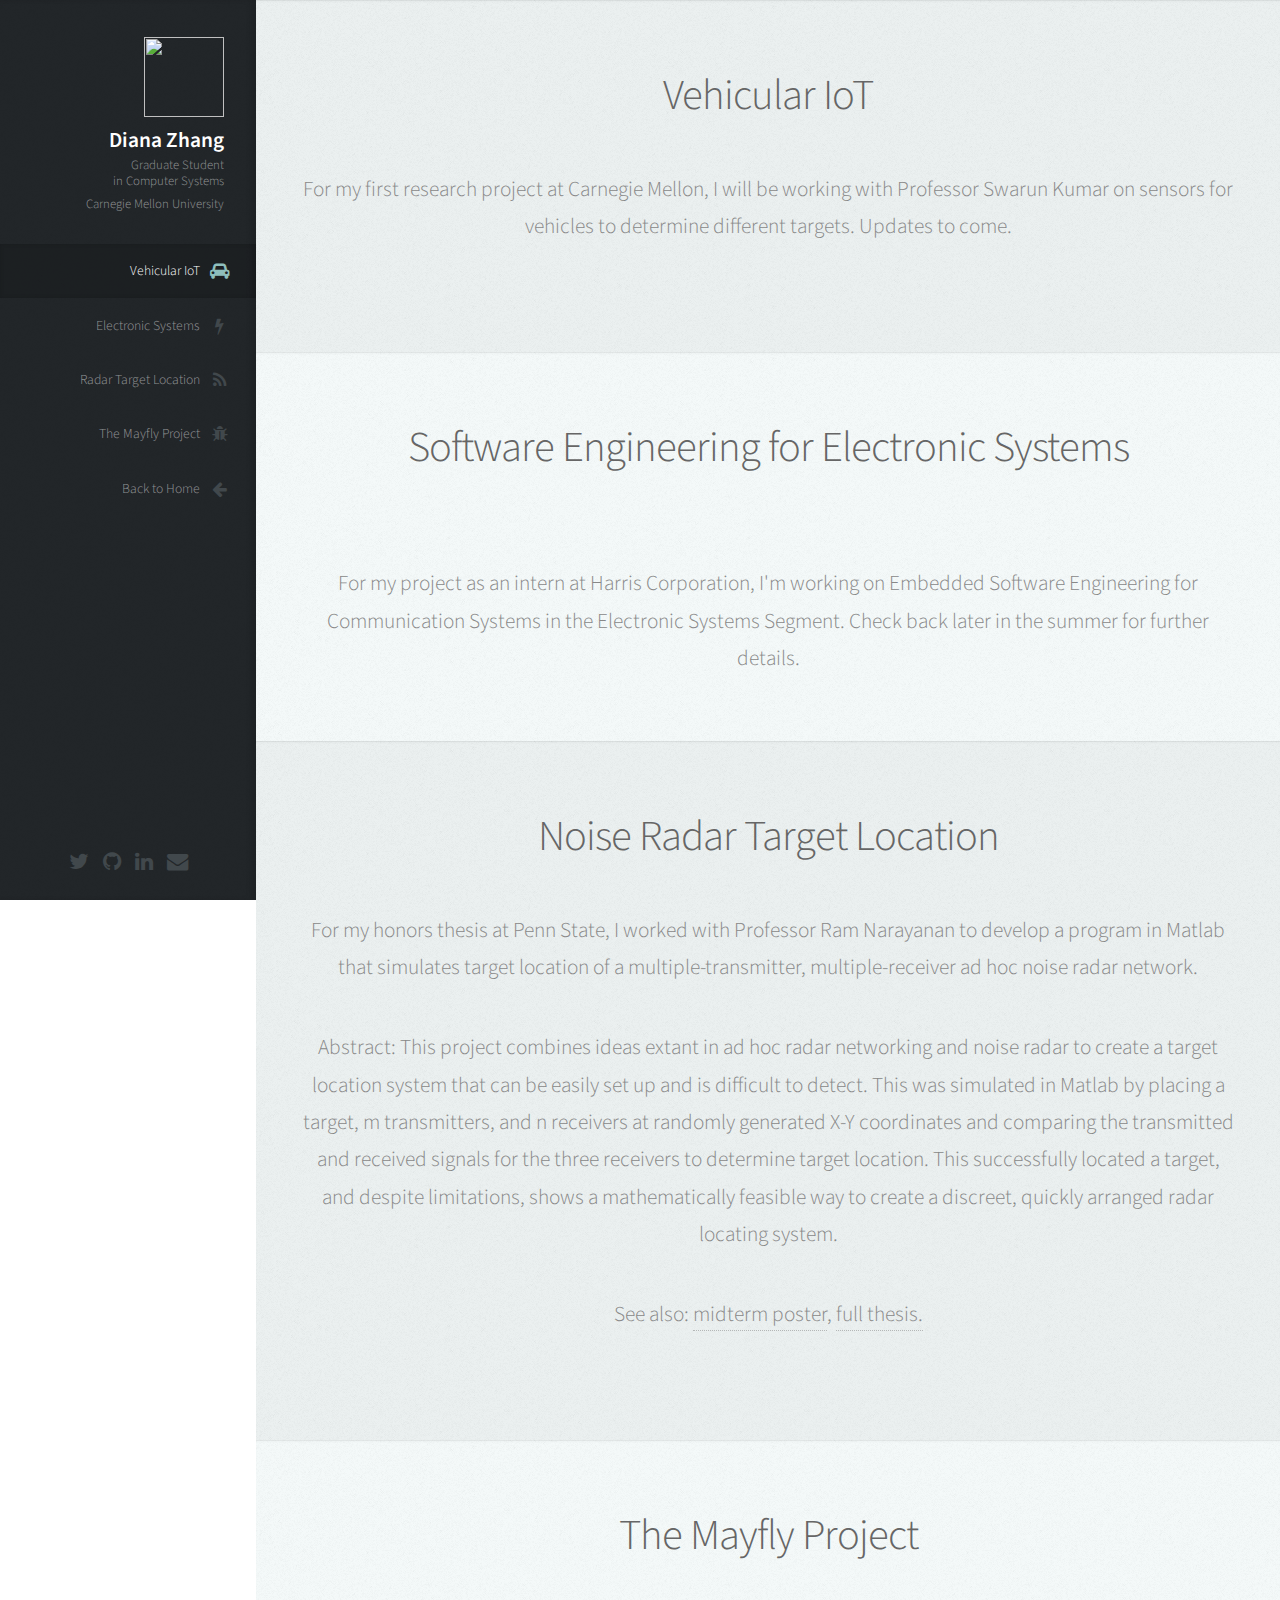
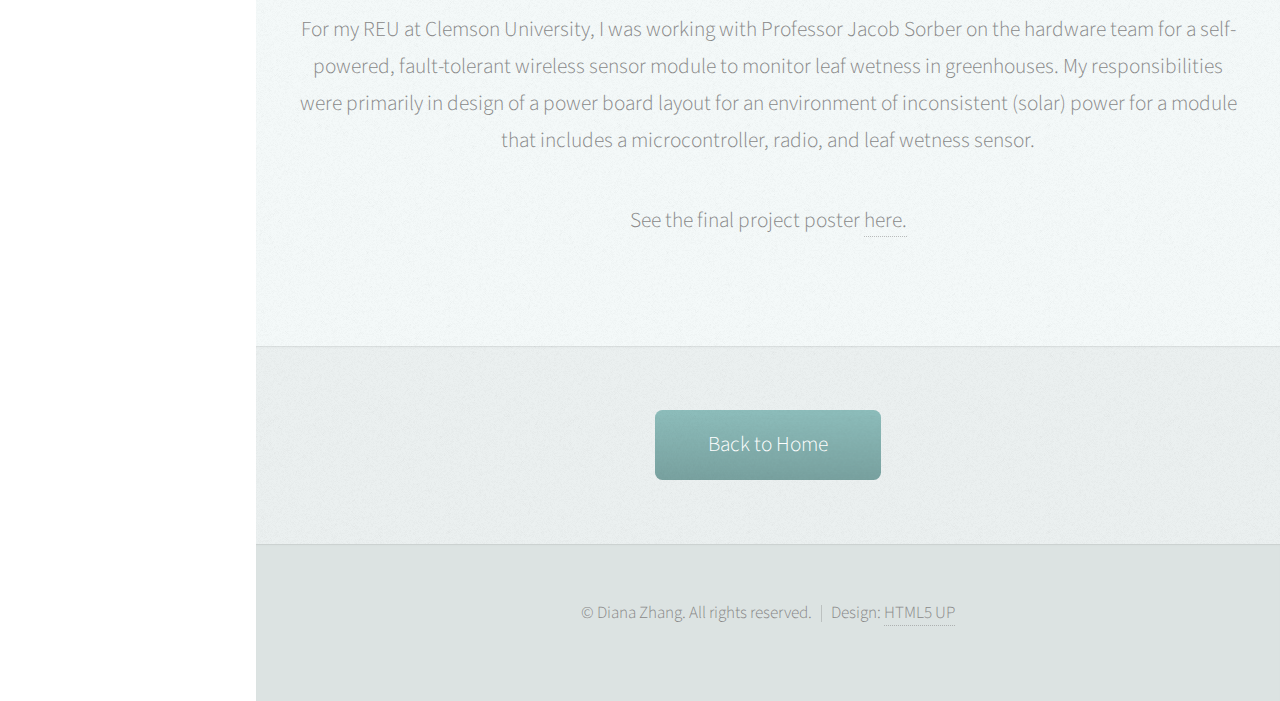
==== projects.html @ ba87bc4b "added favicon header to html files" ====
<!DOCTYPE HTML>
<!--
	Prologue by HTML5 UP
	html5up.net | @n33co
	Free for personal and commercial use under the CCA 3.0 license (html5up.net/license)
-->
<html>
	<head>
		<title>Diana Zhang</title>
		<meta charset="utf-8" />
		<meta name="viewport" content="width=device-width, initial-scale=1" />
		<!--[if lte IE 8]><script src="assets/js/ie/html5shiv.js"></script><![endif]-->
		<link rel="stylesheet" href="assets/css/main.css" />
        <link rel='shortcut icon' href='favicon.ico' type='image/x-icon'/ >
		<!--[if lte IE 8]><link rel="stylesheet" href="assets/css/ie8.css" /><![endif]-->
		<!--[if lte IE 9]><link rel="stylesheet" href="assets/css/ie9.css" /><![endif]-->
	</head>
	<body>

		<!-- Header -->
			<div id="header">

				<div class="top">

					<!-- Logo -->
						<div id="logo">
							<span class="image avatar80"><img src="https://dl.dropboxusercontent.com/s/f0fou4e1k6vtm6d/      
                                avatar.png?dl=0" alt="" /></span>
							<h1 id="title">Diana Zhang</h1>
							<p>Graduate Student<br>in Computer Systems</p>
                            <p>Carnegie Mellon University</p>
						</div>

					<!-- Nav -->
						<nav id="nav">
							<!--

								Prologue's nav expects links in one of two formats:

								1. Hash link (scrolls to a different section within the page)

								   <li><a href="#foobar" id="foobar-link" class="icon fa-whatever-icon-you-want skel-layers-ignoreHref"><span class="label">Foobar</span></a></li>

								2. Standard link (sends the user to another page/site)

								   <li><a href="http://foobar.tld" id="foobar-link" class="icon fa-whatever-icon-you-want"><span class="label">Foobar</span></a></li>

							-->
							<ul>
								<li><a href="#VehicularIoT" id="VehicularIoT-link" class="skel-layers-ignoreHref">
                                    <span class="icon fa-automobile">Vehicular IoT</span></a></li>
								<li><a href="#ElecSystems" id="ElecSystems-link" class="skel-layers-ignoreHref">
                                    <span class="icon fa-bolt">Electronic Systems</span></a></li>
								<li><a href="#Radar" id="Radar-link" class="skel-layers-ignoreHref">
                                    <span class="icon fa-feed">Radar Target Location</span></a></li>
								<li><a href="#Mayfly" id="Mayfly-link" class="skel-layers-ignoreHref">
                                    <span class="icon fa-bug">The Mayfly Project</span></a></li>
								<li><a href="index.html#" id="contact-link" class="skel-layers-ignoreHref">
                                    <span class="icon fa-arrow-left">Back to Home</span></a></li>
							</ul>
						</nav>

				</div>

				<div class="bottom">

					<!-- Social Icons -->
						<ul class="icons">
							<li><a href="https://twitter.com/zhangnette" class="icon fa-twitter">
                                <span class="label">Twitter</span></a></li>
							<li><a href="https://github.com/d95zhang" class="icon fa-github">
                                <span class="label">Github</span></a></li>
                            <li><a href="https://www.linkedin.com/in/diana-zhang-32b23068" class="icon fa-linkedin">
                                <span class="label">LinkedIn</span></a></li>
							<li><a href="mailto:diana@dianazhang.net" class="icon fa-envelope">
                                <span class="label">Email</span></a></li>
						</ul>

				</div>

			</div>

		<!-- Main -->
			<div id="main">

				<!-- VehicularIoT -->
                <section id="VehicularIoT" class="three">
						<div class="container">

							<header>
								<h2>Vehicular IoT</h2>
							</header>

                            <!---a class="image featured" for full-sized image--->
							<img src="https://dl.dropboxusercontent.com/s/acq4bq9bpv6w75b/luxury-black-car.jpg?dl=0" alt="" 
                                width = "50%" align="right" style="PADDING-LEFT: 25px" style="PADDING-BOTTOM: 25px"/>

							<p>For my first research project at Carnegie Mellon, I will be working with Professor Swarun Kumar
                                on sensors for vehicles to determine different targets. Updates to come.</p>

						</div>
					</section>
				<!-- Electronic Systems -->
					<section id="ElecSystems" class="two">
						<div class="container">

							<header>
								<h2>Software Engineering for Electronic Systems</h2>
							</header>

							<img class="image featured" src="https://dl.dropboxusercontent.com/s/0jbxux5ge0t4c4t/computer-
                            electronics.jpg?dl=0" alt=""/>

                            For my project as an intern at Harris Corporation, I'm working on Embedded Software Engineering for 
                            Communication Systems in the Electronic Systems Segment. Check back later in the summer for further details.

						</div>
					</section>

				<!-- Radar -->
					<section id="Radar" class="three">
						<div class="container">

							<header>
								<h2>Noise Radar Target Location</h2>
							</header>

                            <img src="https://dl.dropboxusercontent.com/s/670x7xo3cf5ruzh/MIMO.PNG?dl=0" alt="" align = "left"
                                width = "50%" style="PADDING-RIGHT: 25px" style="PADDING-BOTTOM: 25px"/>

							<p>For my honors thesis at Penn State, I worked with Professor Ram Narayanan to develop a program 
                                in Matlab that simulates target location of a multiple-transmitter, multiple-receiver ad hoc
                                noise radar network. </p>

                            <p>Abstract: This project combines ideas extant in ad hoc radar networking and noise radar to create a 
                                target location system that can be easily set up and is difficult to detect. This was simulated in 
                                Matlab by placing a target, m transmitters, and n receivers at randomly generated X-Y coordinates and 
                                comparing the transmitted and received signals for the three receivers to determine target location. 
                                This successfully located a target, and despite limitations, shows a mathematically feasible way to 
                                create a discreet, quickly arranged radar locating system. </p>

                            <p>See also: <a href ="MidPoster.pdf"> midterm poster</a>, 
                                <a href ="https://honors.libraries.psu.edu/catalog/28761">full thesis.</a> </p>

						</div>
					</section>

                <!--- The Mayfly Project --->
					<section id="Mayfly" class="two">
						<div class="container">

							<header>
								<h2>The Mayfly Project</h2>
							</header>

							<img src="https://dl.dropboxusercontent.com/s/jh57dhvp9ydpqen/MayflyBoard.png?dl=0" alt="" 
                                width = "50%" align="right" style="PADDING-LEFT: 25px" style="PADDING-BOTTOM: 25px"/>
                            <p>For my REU at Clemson University, I was working with Professor Jacob Sorber on the
                            hardware team for a self-powered, fault-tolerant wireless sensor module to monitor
                            leaf wetness in greenhouses. My responsibilities were primarily in design of a power board layout
                            for an environment of inconsistent (solar) power for a module that includes a microcontroller,
                            radio, and leaf wetness sensor. </p>

                            <p> See the final project poster <a href = "MayflyHardwarePoster.pdf"> here. </a></p>

						</div>
					</section>

				<!-- Back to Home -->
					<section id="BackToHome" class="three">
						<div class="container">

                            <a href="index.html#" class="button scrolly">Back to Home</a>

						</div>
					</section>

			</div>

		<!-- Footer -->
			<div id="footer">
				<!-- Copyright -->
					<ul class="copyright">
						<li>&copy; Diana Zhang. All rights reserved.</li><li>Design: <a href="http://html5up.net">HTML5 UP</a></li>
					</ul>

			</div>

		<!-- Scripts -->
			<script src="assets/js/jquery.min.js"></script>
			<script src="assets/js/jquery.scrolly.min.js"></script>
			<script src="assets/js/jquery.scrollzer.min.js"></script>
			<script src="assets/js/skel.min.js"></script>
			<script src="assets/js/util.js"></script>
			<!--[if lte IE 8]><script src="assets/js/ie/respond.min.js"></script><![endif]-->
			<script src="assets/js/main.js"></script>

	</body>
</html>
---- assets/css/main.css ----
@import url("font-awesome.min.css");
@import url("http://fonts.googleapis.com/css?family=Source+Sans+Pro:300,300italic,400,600");

/*
	Prologue by HTML5 UP
	html5up.net | @n33co
	Free for personal and commercial use under the CCA 3.0 license (html5up.net/license)
*/

/* Reset */

	html, body, div, span, applet, object, iframe, h1, h2, h3, h4, h5, h6, p, blockquote, pre, a, abbr, acronym, address, big, cite, code, del, dfn, em, img, ins, kbd, q, s, samp, small, strike, strong, sub, sup, tt, var, b, u, i, center, dl, dt, dd, ol, ul, li, fieldset, form, label, legend, table, caption, tbody, tfoot, thead, tr, th, td, article, aside, canvas, details, embed, figure, figcaption, footer, header, hgroup, menu, nav, output, ruby, section, summary, time, mark, audio, video {
		margin: 0;
		padding: 0;
		border: 0;
		font-size: 100%;
		font: inherit;
		vertical-align: baseline;
	}

	article, aside, details, figcaption, figure, footer, header, hgroup, menu, nav, section {
		display: block;
	}

	body {
		line-height: 1;
	}

	ol, ul {
		list-style: none;
	}

	blockquote, q {
		quotes: none;
	}

	blockquote:before, blockquote:after, q:before, q:after {
		content: '';
		content: none;
	}

	table {
		border-collapse: collapse;
		border-spacing: 0;
	}

	body {
		-webkit-text-size-adjust: none;
	}

/* Box Model */

	*, *:before, *:after {
		-moz-box-sizing: border-box;
		-webkit-box-sizing: border-box;
		box-sizing: border-box;
	}

/* Containers */

	.container {
		margin-left: auto;
		margin-right: auto;
	}

	.container.\31 25\25 {
		width: 100%;
		max-width: 1750px;
		min-width: 1400px;
	}

	.container.\37 5\25 {
		width: 1050px;
	}

	.container.\35 0\25 {
		width: 700px;
	}

	.container.\32 5\25 {
		width: 350px;
	}

	.container {
		width: 1400px;
	}

	@media screen and (min-width: 961px) and (max-width: 1880px) {

		.container.\31 25\25 {
			width: 100%;
			max-width: 1500px;
			min-width: 1200px;
		}

		.container.\37 5\25 {
			width: 900px;
		}

		.container.\35 0\25 {
			width: 600px;
		}

		.container.\32 5\25 {
			width: 300px;
		}

		.container {
			width: 1200px;
		}

	}

	@media screen and (min-width: 961px) and (max-width: 1620px) {

		.container.\31 25\25 {
			width: 100%;
			max-width: 1200px;
			min-width: 960px;
		}

		.container.\37 5\25 {
			width: 720px;
		}

		.container.\35 0\25 {
			width: 480px;
		}

		.container.\32 5\25 {
			width: 240px;
		}

		.container {
			width: 960px;
		}

	}

	@media screen and (min-width: 961px) and (max-width: 1320px) {

		.container.\31 25\25 {
			width: 100%;
			max-width: 125%;
			min-width: 100%;
		}

		.container.\37 5\25 {
			width: 75%;
		}

		.container.\35 0\25 {
			width: 50%;
		}

		.container.\32 5\25 {
			width: 25%;
		}

		.container {
			width: 100%;
		}

	}

	@media screen and (max-width: 960px) {

		.container.\31 25\25 {
			width: 100%;
			max-width: 125%;
			min-width: 100%;
		}

		.container.\37 5\25 {
			width: 75%;
		}

		.container.\35 0\25 {
			width: 50%;
		}

		.container.\32 5\25 {
			width: 25%;
		}

		.container {
			width: 100%;
		}

	}

	@media screen and (max-width: 736px) {

		.container.\31 25\25 {
			width: 100%;
			max-width: 125%;
			min-width: 100%;
		}

		.container.\37 5\25 {
			width: 75%;
		}

		.container.\35 0\25 {
			width: 50%;
		}

		.container.\32 5\25 {
			width: 25%;
		}

		.container {
			width: 100% !important;
		}

	}

/* Grid */

	.row {
		border-bottom: solid 1px transparent;
		-moz-box-sizing: border-box;
		-webkit-box-sizing: border-box;
		box-sizing: border-box;
	}

	.row > * {
		float: left;
		-moz-box-sizing: border-box;
		-webkit-box-sizing: border-box;
		box-sizing: border-box;
	}

	.row:after, .row:before {
		content: '';
		display: block;
		clear: both;
		height: 0;
	}

	.row.uniform > * > :first-child {
		margin-top: 0;
	}

	.row.uniform > * > :last-child {
		margin-bottom: 0;
	}

	.row.\30 \25 > * {
		padding: 0px 0 0 0px;
	}

	.row.\30 \25 {
		margin: 0px 0 -1px 0px;
	}

	.row.uniform.\30 \25 > * {
		padding: 0px 0 0 0px;
	}

	.row.uniform.\30 \25 {
		margin: 0px 0 -1px 0px;
	}

	.row > * {
		padding: 40px 0 0 40px;
	}

	.row {
		margin: -40px 0 -1px -40px;
	}

	.row.uniform > * {
		padding: 40px 0 0 40px;
	}

	.row.uniform {
		margin: -40px 0 -1px -40px;
	}

	.row.\32 00\25 > * {
		padding: 80px 0 0 80px;
	}

	.row.\32 00\25 {
		margin: -80px 0 -1px -80px;
	}

	.row.uniform.\32 00\25 > * {
		padding: 80px 0 0 80px;
	}

	.row.uniform.\32 00\25 {
		margin: -80px 0 -1px -80px;
	}

	.row.\31 50\25 > * {
		padding: 60px 0 0 60px;
	}

	.row.\31 50\25 {
		margin: -60px 0 -1px -60px;
	}

	.row.uniform.\31 50\25 > * {
		padding: 60px 0 0 60px;
	}

	.row.uniform.\31 50\25 {
		margin: -60px 0 -1px -60px;
	}

	.row.\35 0\25 > * {
		padding: 20px 0 0 20px;
	}

	.row.\35 0\25 {
		margin: -20px 0 -1px -20px;
	}

	.row.uniform.\35 0\25 > * {
		padding: 20px 0 0 20px;
	}

	.row.uniform.\35 0\25 {
		margin: -20px 0 -1px -20px;
	}

	.row.\32 5\25 > * {
		padding: 10px 0 0 10px;
	}

	.row.\32 5\25 {
		margin: -10px 0 -1px -10px;
	}

	.row.uniform.\32 5\25 > * {
		padding: 10px 0 0 10px;
	}

	.row.uniform.\32 5\25 {
		margin: -10px 0 -1px -10px;
	}

	.\31 2u, .\31 2u\24 {
		width: 100%;
		clear: none;
		margin-left: 0;
	}

	.\31 1u, .\31 1u\24 {
		width: 91.6666666667%;
		clear: none;
		margin-left: 0;
	}

	.\31 0u, .\31 0u\24 {
		width: 83.3333333333%;
		clear: none;
		margin-left: 0;
	}

	.\39 u, .\39 u\24 {
		width: 75%;
		clear: none;
		margin-left: 0;
	}

	.\38 u, .\38 u\24 {
		width: 66.6666666667%;
		clear: none;
		margin-left: 0;
	}

	.\37 u, .\37 u\24 {
		width: 58.3333333333%;
		clear: none;
		margin-left: 0;
	}

	.\36 u, .\36 u\24 {
		width: 50%;
		clear: none;
		margin-left: 0;
	}

	.\35 u, .\35 u\24 {
		width: 41.6666666667%;
		clear: none;
		margin-left: 0;
	}

	.\34 u, .\34 u\24 {
		width: 33.3333333333%;
		clear: none;
		margin-left: 0;
	}

	.\33 u, .\33 u\24 {
		width: 25%;
		clear: none;
		margin-left: 0;
	}

	.\32 u, .\32 u\24 {
		width: 16.6666666667%;
		clear: none;
		margin-left: 0;
	}

	.\31 u, .\31 u\24 {
		width: 8.3333333333%;
		clear: none;
		margin-left: 0;
	}

	.\31 2u\24 + *,
	.\31 1u\24 + *,
	.\31 0u\24 + *,
	.\39 u\24 + *,
	.\38 u\24 + *,
	.\37 u\24 + *,
	.\36 u\24 + *,
	.\35 u\24 + *,
	.\34 u\24 + *,
	.\33 u\24 + *,
	.\32 u\24 + *,
	.\31 u\24 + * {
		clear: left;
	}

	.\-11u {
		margin-left: 91.66667%;
	}

	.\-10u {
		margin-left: 83.33333%;
	}

	.\-9u {
		margin-left: 75%;
	}

	.\-8u {
		margin-left: 66.66667%;
	}

	.\-7u {
		margin-left: 58.33333%;
	}

	.\-6u {
		margin-left: 50%;
	}

	.\-5u {
		margin-left: 41.66667%;
	}

	.\-4u {
		margin-left: 33.33333%;
	}

	.\-3u {
		margin-left: 25%;
	}

	.\-2u {
		margin-left: 16.66667%;
	}

	.\-1u {
		margin-left: 8.33333%;
	}

	@media screen and (min-width: 961px) and (max-width: 1880px) {

		.row > * {
			padding: 40px 0 0 40px;
		}

		.row {
			margin: -40px 0 -1px -40px;
		}

		.row.uniform > * {
			padding: 40px 0 0 40px;
		}

		.row.uniform {
			margin: -40px 0 -1px -40px;
		}

		.row.\32 00\25 > * {
			padding: 80px 0 0 80px;
		}

		.row.\32 00\25 {
			margin: -80px 0 -1px -80px;
		}

		.row.uniform.\32 00\25 > * {
			padding: 80px 0 0 80px;
		}

		.row.uniform.\32 00\25 {
			margin: -80px 0 -1px -80px;
		}

		.row.\31 50\25 > * {
			padding: 60px 0 0 60px;
		}

		.row.\31 50\25 {
			margin: -60px 0 -1px -60px;
		}

		.row.uniform.\31 50\25 > * {
			padding: 60px 0 0 60px;
		}

		.row.uniform.\31 50\25 {
			margin: -60px 0 -1px -60px;
		}

		.row.\35 0\25 > * {
			padding: 20px 0 0 20px;
		}

		.row.\35 0\25 {
			margin: -20px 0 -1px -20px;
		}

		.row.uniform.\35 0\25 > * {
			padding: 20px 0 0 20px;
		}

		.row.uniform.\35 0\25 {
			margin: -20px 0 -1px -20px;
		}

		.row.\32 5\25 > * {
			padding: 10px 0 0 10px;
		}

		.row.\32 5\25 {
			margin: -10px 0 -1px -10px;
		}

		.row.uniform.\32 5\25 > * {
			padding: 10px 0 0 10px;
		}

		.row.uniform.\32 5\25 {
			margin: -10px 0 -1px -10px;
		}

		.\31 2u\28wide\29, .\31 2u\24\28wide\29 {
			width: 100%;
			clear: none;
			margin-left: 0;
		}

		.\31 1u\28wide\29, .\31 1u\24\28wide\29 {
			width: 91.6666666667%;
			clear: none;
			margin-left: 0;
		}

		.\31 0u\28wide\29, .\31 0u\24\28wide\29 {
			width: 83.3333333333%;
			clear: none;
			margin-left: 0;
		}

		.\39 u\28wide\29, .\39 u\24\28wide\29 {
			width: 75%;
			clear: none;
			margin-left: 0;
		}

		.\38 u\28wide\29, .\38 u\24\28wide\29 {
			width: 66.6666666667%;
			clear: none;
			margin-left: 0;
		}

		.\37 u\28wide\29, .\37 u\24\28wide\29 {
			width: 58.3333333333%;
			clear: none;
			margin-left: 0;
		}

		.\36 u\28wide\29, .\36 u\24\28wide\29 {
			width: 50%;
			clear: none;
			margin-left: 0;
		}

		.\35 u\28wide\29, .\35 u\24\28wide\29 {
			width: 41.6666666667%;
			clear: none;
			margin-left: 0;
		}

		.\34 u\28wide\29, .\34 u\24\28wide\29 {
			width: 33.3333333333%;
			clear: none;
			margin-left: 0;
		}

		.\33 u\28wide\29, .\33 u\24\28wide\29 {
			width: 25%;
			clear: none;
			margin-left: 0;
		}

		.\32 u\28wide\29, .\32 u\24\28wide\29 {
			width: 16.6666666667%;
			clear: none;
			margin-left: 0;
		}

		.\31 u\28wide\29, .\31 u\24\28wide\29 {
			width: 8.3333333333%;
			clear: none;
			margin-left: 0;
		}

		.\31 2u\24\28wide\29 + *,
		.\31 1u\24\28wide\29 + *,
		.\31 0u\24\28wide\29 + *,
		.\39 u\24\28wide\29 + *,
		.\38 u\24\28wide\29 + *,
		.\37 u\24\28wide\29 + *,
		.\36 u\24\28wide\29 + *,
		.\35 u\24\28wide\29 + *,
		.\34 u\24\28wide\29 + *,
		.\33 u\24\28wide\29 + *,
		.\32 u\24\28wide\29 + *,
		.\31 u\24\28wide\29 + * {
			clear: left;
		}

		.\-11u\28wide\29 {
			margin-left: 91.66667%;
		}

		.\-10u\28wide\29 {
			margin-left: 83.33333%;
		}

		.\-9u\28wide\29 {
			margin-left: 75%;
		}

		.\-8u\28wide\29 {
			margin-left: 66.66667%;
		}

		.\-7u\28wide\29 {
			margin-left: 58.33333%;
		}

		.\-6u\28wide\29 {
			margin-left: 50%;
		}

		.\-5u\28wide\29 {
			margin-left: 41.66667%;
		}

		.\-4u\28wide\29 {
			margin-left: 33.33333%;
		}

		.\-3u\28wide\29 {
			margin-left: 25%;
		}

		.\-2u\28wide\29 {
			margin-left: 16.66667%;
		}

		.\-1u\28wide\29 {
			margin-left: 8.33333%;
		}

	}

	@media screen and (min-width: 961px) and (max-width: 1620px) {

		.row > * {
			padding: 40px 0 0 40px;
		}

		.row {
			margin: -40px 0 -1px -40px;
		}

		.row.uniform > * {
			padding: 40px 0 0 40px;
		}

		.row.uniform {
			margin: -40px 0 -1px -40px;
		}

		.row.\32 00\25 > * {
			padding: 80px 0 0 80px;
		}

		.row.\32 00\25 {
			margin: -80px 0 -1px -80px;
		}

		.row.uniform.\32 00\25 > * {
			padding: 80px 0 0 80px;
		}

		.row.uniform.\32 00\25 {
			margin: -80px 0 -1px -80px;
		}

		.row.\31 50\25 > * {
			padding: 60px 0 0 60px;
		}

		.row.\31 50\25 {
			margin: -60px 0 -1px -60px;
		}

		.row.uniform.\31 50\25 > * {
			padding: 60px 0 0 60px;
		}

		.row.uniform.\31 50\25 {
			margin: -60px 0 -1px -60px;
		}

		.row.\35 0\25 > * {
			padding: 20px 0 0 20px;
		}

		.row.\35 0\25 {
			margin: -20px 0 -1px -20px;
		}

		.row.uniform.\35 0\25 > * {
			padding: 20px 0 0 20px;
		}

		.row.uniform.\35 0\25 {
			margin: -20px 0 -1px -20px;
		}

		.row.\32 5\25 > * {
			padding: 10px 0 0 10px;
		}

		.row.\32 5\25 {
			margin: -10px 0 -1px -10px;
		}

		.row.uniform.\32 5\25 > * {
			padding: 10px 0 0 10px;
		}

		.row.uniform.\32 5\25 {
			margin: -10px 0 -1px -10px;
		}

		.\31 2u\28normal\29, .\31 2u\24\28normal\29 {
			width: 100%;
			clear: none;
			margin-left: 0;
		}

		.\31 1u\28normal\29, .\31 1u\24\28normal\29 {
			width: 91.6666666667%;
			clear: none;
			margin-left: 0;
		}

		.\31 0u\28normal\29, .\31 0u\24\28normal\29 {
			width: 83.3333333333%;
			clear: none;
			margin-left: 0;
		}

		.\39 u\28normal\29, .\39 u\24\28normal\29 {
			width: 75%;
			clear: none;
			margin-left: 0;
		}

		.\38 u\28normal\29, .\38 u\24\28normal\29 {
			width: 66.6666666667%;
			clear: none;
			margin-left: 0;
		}

		.\37 u\28normal\29, .\37 u\24\28normal\29 {
			width: 58.3333333333%;
			clear: none;
			margin-left: 0;
		}

		.\36 u\28normal\29, .\36 u\24\28normal\29 {
			width: 50%;
			clear: none;
			margin-left: 0;
		}

		.\35 u\28normal\29, .\35 u\24\28normal\29 {
			width: 41.6666666667%;
			clear: none;
			margin-left: 0;
		}

		.\34 u\28normal\29, .\34 u\24\28normal\29 {
			width: 33.3333333333%;
			clear: none;
			margin-left: 0;
		}

		.\33 u\28normal\29, .\33 u\24\28normal\29 {
			width: 25%;
			clear: none;
			margin-left: 0;
		}

		.\32 u\28normal\29, .\32 u\24\28normal\29 {
			width: 16.6666666667%;
			clear: none;
			margin-left: 0;
		}

		.\31 u\28normal\29, .\31 u\24\28normal\29 {
			width: 8.3333333333%;
			clear: none;
			margin-left: 0;
		}

		.\31 2u\24\28normal\29 + *,
		.\31 1u\24\28normal\29 + *,
		.\31 0u\24\28normal\29 + *,
		.\39 u\24\28normal\29 + *,
		.\38 u\24\28normal\29 + *,
		.\37 u\24\28normal\29 + *,
		.\36 u\24\28normal\29 + *,
		.\35 u\24\28normal\29 + *,
		.\34 u\24\28normal\29 + *,
		.\33 u\24\28normal\29 + *,
		.\32 u\24\28normal\29 + *,
		.\31 u\24\28normal\29 + * {
			clear: left;
		}

		.\-11u\28normal\29 {
			margin-left: 91.66667%;
		}

		.\-10u\28normal\29 {
			margin-left: 83.33333%;
		}

		.\-9u\28normal\29 {
			margin-left: 75%;
		}

		.\-8u\28normal\29 {
			margin-left: 66.66667%;
		}

		.\-7u\28normal\29 {
			margin-left: 58.33333%;
		}

		.\-6u\28normal\29 {
			margin-left: 50%;
		}

		.\-5u\28normal\29 {
			margin-left: 41.66667%;
		}

		.\-4u\28normal\29 {
			margin-left: 33.33333%;
		}

		.\-3u\28normal\29 {
			margin-left: 25%;
		}

		.\-2u\28normal\29 {
			margin-left: 16.66667%;
		}

		.\-1u\28normal\29 {
			margin-left: 8.33333%;
		}

	}

	@media screen and (min-width: 961px) and (max-width: 1320px) {

		.row > * {
			padding: 20px 0 0 20px;
		}

		.row {
			margin: -20px 0 -1px -20px;
		}

		.row.uniform > * {
			padding: 20px 0 0 20px;
		}

		.row.uniform {
			margin: -20px 0 -1px -20px;
		}

		.row.\32 00\25 > * {
			padding: 40px 0 0 40px;
		}

		.row.\32 00\25 {
			margin: -40px 0 -1px -40px;
		}

		.row.uniform.\32 00\25 > * {
			padding: 40px 0 0 40px;
		}

		.row.uniform.\32 00\25 {
			margin: -40px 0 -1px -40px;
		}

		.row.\31 50\25 > * {
			padding: 30px 0 0 30px;
		}

		.row.\31 50\25 {
			margin: -30px 0 -1px -30px;
		}

		.row.uniform.\31 50\25 > * {
			padding: 30px 0 0 30px;
		}

		.row.uniform.\31 50\25 {
			margin: -30px 0 -1px -30px;
		}

		.row.\35 0\25 > * {
			padding: 10px 0 0 10px;
		}

		.row.\35 0\25 {
			margin: -10px 0 -1px -10px;
		}

		.row.uniform.\35 0\25 > * {
			padding: 10px 0 0 10px;
		}

		.row.uniform.\35 0\25 {
			margin: -10px 0 -1px -10px;
		}

		.row.\32 5\25 > * {
			padding: 5px 0 0 5px;
		}

		.row.\32 5\25 {
			margin: -5px 0 -1px -5px;
		}

		.row.uniform.\32 5\25 > * {
			padding: 5px 0 0 5px;
		}

		.row.uniform.\32 5\25 {
			margin: -5px 0 -1px -5px;
		}

		.\31 2u\28narrow\29, .\31 2u\24\28narrow\29 {
			width: 100%;
			clear: none;
			margin-left: 0;
		}

		.\31 1u\28narrow\29, .\31 1u\24\28narrow\29 {
			width: 91.6666666667%;
			clear: none;
			margin-left: 0;
		}

		.\31 0u\28narrow\29, .\31 0u\24\28narrow\29 {
			width: 83.3333333333%;
			clear: none;
			margin-left: 0;
		}

		.\39 u\28narrow\29, .\39 u\24\28narrow\29 {
			width: 75%;
			clear: none;
			margin-left: 0;
		}

		.\38 u\28narrow\29, .\38 u\24\28narrow\29 {
			width: 66.6666666667%;
			clear: none;
			margin-left: 0;
		}

		.\37 u\28narrow\29, .\37 u\24\28narrow\29 {
			width: 58.3333333333%;
			clear: none;
			margin-left: 0;
		}

		.\36 u\28narrow\29, .\36 u\24\28narrow\29 {
			width: 50%;
			clear: none;
			margin-left: 0;
		}

		.\35 u\28narrow\29, .\35 u\24\28narrow\29 {
			width: 41.6666666667%;
			clear: none;
			margin-left: 0;
		}

		.\34 u\28narrow\29, .\34 u\24\28narrow\29 {
			width: 33.3333333333%;
			clear: none;
			margin-left: 0;
		}

		.\33 u\28narrow\29, .\33 u\24\28narrow\29 {
			width: 25%;
			clear: none;
			margin-left: 0;
		}

		.\32 u\28narrow\29, .\32 u\24\28narrow\29 {
			width: 16.6666666667%;
			clear: none;
			margin-left: 0;
		}

		.\31 u\28narrow\29, .\31 u\24\28narrow\29 {
			width: 8.3333333333%;
			clear: none;
			margin-left: 0;
		}

		.\31 2u\24\28narrow\29 + *,
		.\31 1u\24\28narrow\29 + *,
		.\31 0u\24\28narrow\29 + *,
		.\39 u\24\28narrow\29 + *,
		.\38 u\24\28narrow\29 + *,
		.\37 u\24\28narrow\29 + *,
		.\36 u\24\28narrow\29 + *,
		.\35 u\24\28narrow\29 + *,
		.\34 u\24\28narrow\29 + *,
		.\33 u\24\28narrow\29 + *,
		.\32 u\24\28narrow\29 + *,
		.\31 u\24\28narrow\29 + * {
			clear: left;
		}

		.\-11u\28narrow\29 {
			margin-left: 91.66667%;
		}

		.\-10u\28narrow\29 {
			margin-left: 83.33333%;
		}

		.\-9u\28narrow\29 {
			margin-left: 75%;
		}

		.\-8u\28narrow\29 {
			margin-left: 66.66667%;
		}

		.\-7u\28narrow\29 {
			margin-left: 58.33333%;
		}

		.\-6u\28narrow\29 {
			margin-left: 50%;
		}

		.\-5u\28narrow\29 {
			margin-left: 41.66667%;
		}

		.\-4u\28narrow\29 {
			margin-left: 33.33333%;
		}

		.\-3u\28narrow\29 {
			margin-left: 25%;
		}

		.\-2u\28narrow\29 {
			margin-left: 16.66667%;
		}

		.\-1u\28narrow\29 {
			margin-left: 8.33333%;
		}

	}

	@media screen and (max-width: 960px) {

		.row > * {
			padding: 20px 0 0 20px;
		}

		.row {
			margin: -20px 0 -1px -20px;
		}

		.row.uniform > * {
			padding: 20px 0 0 20px;
		}

		.row.uniform {
			margin: -20px 0 -1px -20px;
		}

		.row.\32 00\25 > * {
			padding: 40px 0 0 40px;
		}

		.row.\32 00\25 {
			margin: -40px 0 -1px -40px;
		}

		.row.uniform.\32 00\25 > * {
			padding: 40px 0 0 40px;
		}

		.row.uniform.\32 00\25 {
			margin: -40px 0 -1px -40px;
		}

		.row.\31 50\25 > * {
			padding: 30px 0 0 30px;
		}

		.row.\31 50\25 {
			margin: -30px 0 -1px -30px;
		}

		.row.uniform.\31 50\25 > * {
			padding: 30px 0 0 30px;
		}

		.row.uniform.\31 50\25 {
			margin: -30px 0 -1px -30px;
		}

		.row.\35 0\25 > * {
			padding: 10px 0 0 10px;
		}

		.row.\35 0\25 {
			margin: -10px 0 -1px -10px;
		}

		.row.uniform.\35 0\25 > * {
			padding: 10px 0 0 10px;
		}

		.row.uniform.\35 0\25 {
			margin: -10px 0 -1px -10px;
		}

		.row.\32 5\25 > * {
			padding: 5px 0 0 5px;
		}

		.row.\32 5\25 {
			margin: -5px 0 -1px -5px;
		}

		.row.uniform.\32 5\25 > * {
			padding: 5px 0 0 5px;
		}

		.row.uniform.\32 5\25 {
			margin: -5px 0 -1px -5px;
		}

		.\31 2u\28narrower\29, .\31 2u\24\28narrower\29 {
			width: 100%;
			clear: none;
			margin-left: 0;
		}

		.\31 1u\28narrower\29, .\31 1u\24\28narrower\29 {
			width: 91.6666666667%;
			clear: none;
			margin-left: 0;
		}

		.\31 0u\28narrower\29, .\31 0u\24\28narrower\29 {
			width: 83.3333333333%;
			clear: none;
			margin-left: 0;
		}

		.\39 u\28narrower\29, .\39 u\24\28narrower\29 {
			width: 75%;
			clear: none;
			margin-left: 0;
		}

		.\38 u\28narrower\29, .\38 u\24\28narrower\29 {
			width: 66.6666666667%;
			clear: none;
			margin-left: 0;
		}

		.\37 u\28narrower\29, .\37 u\24\28narrower\29 {
			width: 58.3333333333%;
			clear: none;
			margin-left: 0;
		}

		.\36 u\28narrower\29, .\36 u\24\28narrower\29 {
			width: 50%;
			clear: none;
			margin-left: 0;
		}

		.\35 u\28narrower\29, .\35 u\24\28narrower\29 {
			width: 41.6666666667%;
			clear: none;
			margin-left: 0;
		}

		.\34 u\28narrower\29, .\34 u\24\28narrower\29 {
			width: 33.3333333333%;
			clear: none;
			margin-left: 0;
		}

		.\33 u\28narrower\29, .\33 u\24\28narrower\29 {
			width: 25%;
			clear: none;
			margin-left: 0;
		}

		.\32 u\28narrower\29, .\32 u\24\28narrower\29 {
			width: 16.6666666667%;
			clear: none;
			margin-left: 0;
		}

		.\31 u\28narrower\29, .\31 u\24\28narrower\29 {
			width: 8.3333333333%;
			clear: none;
			margin-left: 0;
		}

		.\31 2u\24\28narrower\29 + *,
		.\31 1u\24\28narrower\29 + *,
		.\31 0u\24\28narrower\29 + *,
		.\39 u\24\28narrower\29 + *,
		.\38 u\24\28narrower\29 + *,
		.\37 u\24\28narrower\29 + *,
		.\36 u\24\28narrower\29 + *,
		.\35 u\24\28narrower\29 + *,
		.\34 u\24\28narrower\29 + *,
		.\33 u\24\28narrower\29 + *,
		.\32 u\24\28narrower\29 + *,
		.\31 u\24\28narrower\29 + * {
			clear: left;
		}

		.\-11u\28narrower\29 {
			margin-left: 91.66667%;
		}

		.\-10u\28narrower\29 {
			margin-left: 83.33333%;
		}

		.\-9u\28narrower\29 {
			margin-left: 75%;
		}

		.\-8u\28narrower\29 {
			margin-left: 66.66667%;
		}

		.\-7u\28narrower\29 {
			margin-left: 58.33333%;
		}

		.\-6u\28narrower\29 {
			margin-left: 50%;
		}

		.\-5u\28narrower\29 {
			margin-left: 41.66667%;
		}

		.\-4u\28narrower\29 {
			margin-left: 33.33333%;
		}

		.\-3u\28narrower\29 {
			margin-left: 25%;
		}

		.\-2u\28narrower\29 {
			margin-left: 16.66667%;
		}

		.\-1u\28narrower\29 {
			margin-left: 8.33333%;
		}

	}

	@media screen and (max-width: 736px) {

		.row > * {
			padding: 20px 0 0 20px;
		}

		.row {
			margin: -20px 0 -1px -20px;
		}

		.row.uniform > * {
			padding: 20px 0 0 20px;
		}

		.row.uniform {
			margin: -20px 0 -1px -20px;
		}

		.row.\32 00\25 > * {
			padding: 40px 0 0 40px;
		}

		.row.\32 00\25 {
			margin: -40px 0 -1px -40px;
		}

		.row.uniform.\32 00\25 > * {
			padding: 40px 0 0 40px;
		}

		.row.uniform.\32 00\25 {
			margin: -40px 0 -1px -40px;
		}

		.row.\31 50\25 > * {
			padding: 30px 0 0 30px;
		}

		.row.\31 50\25 {
			margin: -30px 0 -1px -30px;
		}

		.row.uniform.\31 50\25 > * {
			padding: 30px 0 0 30px;
		}

		.row.uniform.\31 50\25 {
			margin: -30px 0 -1px -30px;
		}

		.row.\35 0\25 > * {
			padding: 10px 0 0 10px;
		}

		.row.\35 0\25 {
			margin: -10px 0 -1px -10px;
		}

		.row.uniform.\35 0\25 > * {
			padding: 10px 0 0 10px;
		}

		.row.uniform.\35 0\25 {
			margin: -10px 0 -1px -10px;
		}

		.row.\32 5\25 > * {
			padding: 5px 0 0 5px;
		}

		.row.\32 5\25 {
			margin: -5px 0 -1px -5px;
		}

		.row.uniform.\32 5\25 > * {
			padding: 5px 0 0 5px;
		}

		.row.uniform.\32 5\25 {
			margin: -5px 0 -1px -5px;
		}

		.\31 2u\28mobile\29, .\31 2u\24\28mobile\29 {
			width: 100%;
			clear: none;
			margin-left: 0;
		}

		.\31 1u\28mobile\29, .\31 1u\24\28mobile\29 {
			width: 91.6666666667%;
			clear: none;
			margin-left: 0;
		}

		.\31 0u\28mobile\29, .\31 0u\24\28mobile\29 {
			width: 83.3333333333%;
			clear: none;
			margin-left: 0;
		}

		.\39 u\28mobile\29, .\39 u\24\28mobile\29 {
			width: 75%;
			clear: none;
			margin-left: 0;
		}

		.\38 u\28mobile\29, .\38 u\24\28mobile\29 {
			width: 66.6666666667%;
			clear: none;
			margin-left: 0;
		}

		.\37 u\28mobile\29, .\37 u\24\28mobile\29 {
			width: 58.3333333333%;
			clear: none;
			margin-left: 0;
		}

		.\36 u\28mobile\29, .\36 u\24\28mobile\29 {
			width: 50%;
			clear: none;
			margin-left: 0;
		}

		.\35 u\28mobile\29, .\35 u\24\28mobile\29 {
			width: 41.6666666667%;
			clear: none;
			margin-left: 0;
		}

		.\34 u\28mobile\29, .\34 u\24\28mobile\29 {
			width: 33.3333333333%;
			clear: none;
			margin-left: 0;
		}

		.\33 u\28mobile\29, .\33 u\24\28mobile\29 {
			width: 25%;
			clear: none;
			margin-left: 0;
		}

		.\32 u\28mobile\29, .\32 u\24\28mobile\29 {
			width: 16.6666666667%;
			clear: none;
			margin-left: 0;
		}

		.\31 u\28mobile\29, .\31 u\24\28mobile\29 {
			width: 8.3333333333%;
			clear: none;
			margin-left: 0;
		}

		.\31 2u\24\28mobile\29 + *,
		.\31 1u\24\28mobile\29 + *,
		.\31 0u\24\28mobile\29 + *,
		.\39 u\24\28mobile\29 + *,
		.\38 u\24\28mobile\29 + *,
		.\37 u\24\28mobile\29 + *,
		.\36 u\24\28mobile\29 + *,
		.\35 u\24\28mobile\29 + *,
		.\34 u\24\28mobile\29 + *,
		.\33 u\24\28mobile\29 + *,
		.\32 u\24\28mobile\29 + *,
		.\31 u\24\28mobile\29 + * {
			clear: left;
		}

		.\-11u\28mobile\29 {
			margin-left: 91.66667%;
		}

		.\-10u\28mobile\29 {
			margin-left: 83.33333%;
		}

		.\-9u\28mobile\29 {
			margin-left: 75%;
		}

		.\-8u\28mobile\29 {
			margin-left: 66.66667%;
		}

		.\-7u\28mobile\29 {
			margin-left: 58.33333%;
		}

		.\-6u\28mobile\29 {
			margin-left: 50%;
		}

		.\-5u\28mobile\29 {
			margin-left: 41.66667%;
		}

		.\-4u\28mobile\29 {
			margin-left: 33.33333%;
		}

		.\-3u\28mobile\29 {
			margin-left: 25%;
		}

		.\-2u\28mobile\29 {
			margin-left: 16.66667%;
		}

		.\-1u\28mobile\29 {
			margin-left: 8.33333%;
		}

	}

/* Basic */

	body {
		background: #fff;
		font-family: 'Source Sans Pro', sans-serif;
		font-size: 19pt;
		font-weight: 300;
		line-height: 1.75em;
		color: #888;
	}

		body.is-loading * {
			-moz-transition: none !important;
			-webkit-transition: none !important;
			-ms-transition: none !important;
			transition: none !important;
			-moz-animation: none !important;
			-webkit-animation: none !important;
			-ms-animation: none !important;
			animation: none !important;
		}

	input, textarea, select {
		font-family: 'Source Sans Pro', sans-serif;
		font-size: 19pt;
		font-weight: 300;
		line-height: 1.75em;
		color: #888;
	}

	h1, h2, h3, h4, h5, h6 {
		font-weight: 300;
		color: #666;
		line-height: 1.5em;
	}

	h1 a, h2 a, h3 a, h4 a, h5 a, h6 a {
		color: inherit;
		text-decoration: none;
	}

		h1 a strong, h2 a strong, h3 a strong, h4 a strong, h5 a strong, h6 a strong {
			color: #333;
		}

	h2 {
		font-size: 2em;
		letter-spacing: -1px;
	}

		h2.alt {
			color: #888;
		}

			h2.alt strong {
				color: #666;
			}

	h3 {
		font-size: 1.5em;
	}

	header {
		margin: 0 0 2em 0;
	}

		header > p {
			margin: 1em 0 0 0;
		}

	footer {
		margin: 2em 0 0 0;
	}

	strong, b {
		font-weight: 300;
		color: #666;
	}

	em, i {
		font-style: italic;
	}

	a {
		text-decoration: none;
		color: inherit;
		border-bottom: dotted 1px rgba(128, 128, 128, 0.5);
		-moz-transition: color 0.35s ease-in-out, border-bottom-color 0.35s ease-in-out;
		-webkit-transition: color 0.35s ease-in-out, border-bottom-color 0.35s ease-in-out;
		-ms-transition: color 0.35s ease-in-out, border-bottom-color 0.35s ease-in-out;
		transition: color 0.35s ease-in-out, border-bottom-color 0.35s ease-in-out;
		outline: 0;
	}

		a:hover {
			color: #8ebebc;
			border-bottom-color: rgba(255, 255, 255, 0);
		}

	sub {
		position: relative;
		top: 0.5em;
		font-size: 0.8em;
	}

	sup {
		position: relative;
		top: -0.5em;
		font-size: 0.8em;
	}

	hr {
		border: 0;
		border-top: solid 1px #ddd;
	}

	blockquote {
		border-left: solid 0.5em #ddd;
		padding: 1em 0 1em 2em;
		font-style: italic;
	}

	p, ul, ol, dl, table {
		margin-bottom: 2em;
	}

	br.clear {
		clear: both;
	}

/* Sections/Article */

	section, article {
		margin-bottom: 3em;
	}

		section > :last-child,
		section > .container, section:last-child, article > :last-child,
		article > .container, article:last-child {
			margin-bottom: 0;
		}

		.row > section, .row > article {
			margin-bottom: 0;
		}

/* Image */

	.image {
		display: inline-block;
		border: 0;
	}

		.image img {
			display: block;
			width: 100%;
		}

		.image.avatar80 {
			width: 80px;
			height: 80px;
			background: rgba(255,255,255,0);
		}

			.image.avatar80 img {
				width: 80px;
				height: 80px;
			}

		.image.fit {
			display: block;
			width: 100%;
		}

		.image.featured {
			display: block;
			width: 100%;
			margin: 0 0 2em 0;
		}

		.image.left {
			float: left;
			margin: 0 2em 2em 0;
		}

		.image.centered {
			display: block;
			margin: 0 0 2em 0;
		}

			.image.centered img {
				margin: 0 auto;
				width: auto;
			}

/* List */

	ul.default {
		list-style: disc;
		padding-left: 1em;
	}

		ul.default li {
			padding-left: 0.5em;
		}

	ul.icons {
		cursor: default;
	}

		ul.icons li {
			display: inline-block;
		}

		ul.icons a {
			display: inline-block;
			width: 2em;
			height: 2em;
			line-height: 2em;
			text-align: center;
			border: 0;
		}

	ol.default {
		list-style: decimal;
		padding-left: 1.25em;
	}

		ol.default li {
			padding-left: 0.25em;
		}

/* Form */

	form label {
		display: block;
		text-align: left;
		margin-bottom: 0.5em;
	}

	form input[type="text"],
	form input[type="email"],
	form input[type="password"],
	form select,
	form textarea {
		position: relative;
		-webkit-appearance: none;
		display: block;
		border: 0;
		outline: 0;
		background: #fff;
		background: rgba(255, 255, 255, 0.75);
		width: 100%;
		border-radius: 0.35em;
		padding: 0.75em 1em 0.75em 1em;
		box-shadow: inset 0 0.1em 0.1em 0 rgba(0, 0, 0, 0.05);
		border: solid 1px rgba(0, 0, 0, 0.15);
		-moz-transition: all 0.35s ease-in-out;
		-webkit-transition: all 0.35s ease-in-out;
		-ms-transition: all 0.35s ease-in-out;
		transition: all 0.35s ease-in-out;
	}

		form input[type="text"]:focus,
		form input[type="email"]:focus,
		form input[type="password"]:focus,
		form select:focus,
		form textarea:focus {
			box-shadow: 0 0 2px 1px #8ebebc;
			background: #fff;
		}

	form input[type="text"],
	form input[type="email"],
	form input[type="password"],
	form select {
		line-height: 1.25em;
	}

	form textarea {
		min-height: 14em;
	}

	form .formerize-placeholder {
		color: #555 !important;
	}

	form ::-webkit-input-placeholder {
		color: #555 !important;
	}

	form :-moz-placeholder {
		color: #555 !important;
	}

	form ::-moz-placeholder {
		color: #555 !important;
	}

	form :-ms-input-placeholder {
		color: #555 !important;
	}

	form ::-moz-focus-inner {
		border: 0;
	}

/* Table */

	table {
		width: 100%;
	}

		table.default {
			width: 100%;
			text-align: left;
		}

			table.default tbody tr:nth-child(2n+2) {
				background: #f4f4f4;
			}

			table.default td {
				padding: 0.5em 1em 0.5em 1em;
			}

			table.default th {
				text-align: left;
				padding: 0.5em 1em 0.5em 1em;
				color: #fff;
				background: #222729 url("images/overlay.png");
			}

			table.default thead {
				background: #444;
				color: #fff;
			}

			table.default tfoot {
				background: #eee;
			}

/* Button */

	input[type="button"],
	input[type="submit"],
	input[type="reset"],
	button,
	.button {
		position: relative;
		display: inline-block;
		border-radius: 0.35em;
		color: #fff !important;
		text-decoration: none;
		padding: 0.75em 2.5em 0.75em 2.5em;
		background-color: #8ebebc;
		border: 0;
		cursor: pointer;
		background-image: -moz-linear-gradient(top, rgba(0, 0, 0, 0), rgba(0, 0, 0, 0.15)), url("images/overlay.png");
		background-image: -webkit-linear-gradient(top, rgba(0, 0, 0, 0), rgba(0, 0, 0, 0.15)), url("images/overlay.png");
		background-image: -ms-linear-gradient(top, rgba(0, 0, 0, 0), rgba(0, 0, 0, 0.15)), url("images/overlay.png");
		background-image: linear-gradient(top, rgba(0, 0, 0, 0), rgba(0, 0, 0, 0.15)), url("images/overlay.png");
		-moz-transition: background-color 0.35s ease-in-out;
		-webkit-transition: background-color 0.35s ease-in-out;
		-ms-transition: background-color 0.35s ease-in-out;
		transition: background-color 0.35s ease-in-out;
	}

		input[type="button"]:hover,
		input[type="submit"]:hover,
		input[type="reset"]:hover,
		button:hover,
		.button:hover {
			background-color: #9ececc;
		}

		input[type="button"]:active,
		input[type="submit"]:active,
		input[type="reset"]:active,
		button:active,
		.button:active {
			background-color: #7eaeac;
		}

/* Item */

	.item {
		box-shadow: 0 0.05em 0.15em 0 rgba(0, 0, 0, 0.05);
		margin-bottom: 40px;
	}

		.item header {
			background: #fff;
			margin: 0;
			padding: 1em 0 1em 0;
			font-size: 0.8em;
		}

			.item header h3 {
				font-size: 1em;
			}

/* Icons */

	.icon {
		text-decoration: none;
	}

		.icon:before {
			display: inline-block;
			font-family: FontAwesome;
			font-size: 1.25em;
			text-decoration: none;
			font-style: normal;
			font-weight: normal;
			line-height: 1;
			-webkit-font-smoothing: antialiased;
			-moz-osx-font-smoothing: grayscale;
		}

		.icon > .label {
			display: none;
		}

/* Header */

	#header {
		position: fixed;
		top: 0;
		left: 0;
		width: 375px;
		height: 100%;
		color: #fff;
		background: #222629 url("images/overlay.png");
		box-shadow: inset -0.25em 0 0.25em 0 rgba(0, 0, 0, 0.1);
		text-align: right;
	}

		#header .top {
			position: absolute;
			left: 0;
			top: 0;
			width: 100%;
		}

		#header .bottom {
			position: absolute;
			left: 0;
			bottom: 0;
			width: 100%;
		}

		#header .icons {
			font-size: 0.8em;
			margin: 0 0 1em 0;
			text-align: center;
		}

			#header .icons a {
				color: #41484c;
				-moz-transition: color 0.35s ease-in-out;
				-webkit-transition: color 0.35s ease-in-out;
				-ms-transition: color 0.35s ease-in-out;
				transition: color 0.35s ease-in-out;
			}

				#header .icons a:hover {
					color: #fff;
				}

	#logo {
		position: relative;
		margin: 1.75em 1.5em 1.5em 1.5em;
		min-height: 48px;
		cursor: default;
	}

		#logo h1 {
			position: relative;
			color: #fff;
			font-weight: 600;
			font-size: 1em;
			line-height: 1em;
		}

		#logo p {
			position: relative;
			display: block;
			font-size: 0.6em;
			color: rgba(255, 255, 255, 0.5);
			line-height: 1.25em;
			margin: 0.5em 0 0 0;
		}

		#logo .image {
			position: absolute;
			left: 0;
			top: 0;
		}

	#nav ul li a {
		display: block;
		padding: 0.5em 1.5em 0.5em 1.5em;
		color: rgba(255, 255, 255, 0.5);
		text-decoration: none;
		outline: 0;
		border: 0;
		-moz-transition: none;
		-webkit-transition: none;
		-ms-transition: none;
		transition: none;
	}

		#nav ul li a span {
			position: relative;
			display: block;
			font-size: 0.8em;
		}

			#nav ul li a span:before {
				position: absolute;
				left: 0;
				color: #41484c;
				text-align: center;
				width: 1.25em;
				line-height: 1.75em;
			}

		#nav ul li a.active {
			background: rgba(0, 0, 0, 0.15);
			box-shadow: inset 0 0 0.25em 0 rgba(0, 0, 0, 0.125);
			color: #fff;
		}

			#nav ul li a.active span:before {
				color: #8ebebc;
			}

/* Footer */

	#footer {
		margin-left: 375px;
		text-align: center;
		background-color: #dce3e2;
		padding: 3em 0 4em 0;
		box-shadow: inset 0 1px 0 0 rgba(0, 0, 0, 0.05), inset 0 0.1em 0.1em 0 rgba(0, 0, 0, 0.025);
		font-size: 0.8em;
	}

		#footer .copyright {
			cursor: default;
			margin: 0;
		}

			#footer .copyright li {
				display: inline-block;
				line-height: 1em;
				border-left: solid 1px rgba(128, 128, 128, 0.35);
				padding: 0 0 0 0.5em;
				margin: 0 0 0 0.5em;
			}

				#footer .copyright li:first-child {
					border-left: 0;
					padding-left: 0;
					margin-left: 0;
				}

/* Main */

	#main {
		margin-left: 375px;
	}

		#main > section {
			margin: 0;
			overflow: hidden;
			padding: 4em 0;
			box-shadow: inset 0 1px 0 0 rgba(0, 0, 0, 0.05), inset 0 0.1em 0.1em 0 rgba(0, 0, 0, 0.025);
			text-align: center;
			background-image: url("images/overlay.png");
		}

			#main > section.dark {
				color: #ddd;
				color: rgba(255, 255, 255, 0.75);
			}

				#main > section.dark h2, #main > section.dark h3, #main > section.dark h4, #main > section.dark h5, #main > section.dark h6 {
					color: inherit;
				}

				#main > section.dark strong {
					color: #fff;
					border-color: inherit;
				}

				#main > section.dark a {
					color: #fff;
					border-color: inherit;
				}

					#main > section.dark a:hover {
						border-bottom-color: rgba(255, 255, 255, 0);
					}

			#main > section.cover {
				padding: 6em 0;
				background-size: cover;
				background-position: center center;
			}

			#main > section.one {
				background-color: #81918E;
				background-image: url("../../images/banner.jpg");
			}

			#main > section.two {
				background-color: #f5fafa;
			}

			#main > section.three {
				background-color: #ecf1f1;
			}

			#main > section.four {
				background-color: #e8edec;
			}

/* Wide */

	@media screen and (min-width: 961px) and (max-width: 1880px) {

		/* Basic */

			body, input, textarea, select {
				font-size: 17pt;
			}

		/* Header */

			#header {
				width: 300px;
			}

		/* Footer */

			#footer {
				margin-left: 300px;
			}

		/* Main */

			#main {
				margin-left: 300px;
			}

	}

/* Normal */

	@media screen and (min-width: 961px) and (max-width: 1620px) {

		/* Main */

			#main > section {
				padding: 3em 0;
			}

			#main section.cover {
				padding: 5em 0;
			}

	}

/* Narrow */

	@media screen and (min-width: 961px) and (max-width: 1320px) {

		/* Basic */

			body, input, textarea, select {
				font-size: 16pt;
			}

			.container {
				padding: 0 2em 0 2em;
			}

		/* List */

			ul.icons li a {
				width: 1.75em;
			}

		/* Item */

			.item {
				margin-bottom: 20px;
			}

		/* Header */

			#header {
				width: 20%;
			}

			#logo .image {
				position: relative;
				margin: 0 0 0.5em 0;
			}

			#nav ul li a {
				font-size: 0.8em;
				padding-top: 0.5em;
				padding-bottom: 0.5em;
			}

				#nav ul li a span {
					padding-right: 2.25em;
				}

					#nav ul li a span:before {
						left: 100%;
						margin-left: -1.25em;
						line-height: 2.25em;
					}

		/* Footer */

			#footer {
				margin-left: 20%;
			}

		/* Main */

			#main {
				margin-left: 20%;
			}

	}

/* Narrower */

	#headerToggle {
		display: none;
	}

	@media screen and (max-width: 960px) {

		/* Basic */

			html, body {
				overflow-x: hidden;
			}

			body, input, textarea, select {
				font-size: 16pt;
			}

			header br {
				display: none;
			}

			.container {
				padding: 0 2em 0 2em;
			}

		/* Item */

			.item {
				margin-bottom: 15px;
			}

		/* List */

			ul.icons a {
				width: 1.75em;
				font-size: 1.25em;
			}

		/* Header */

			#header {
				-moz-backface-visibility: hidden;
				-webkit-backface-visibility: hidden;
				-ms-backface-visibility: hidden;
				backface-visibility: hidden;
				-moz-transform: translateX(-275px);
				-webkit-transform: translateX(-275px);
				-ms-transform: translateX(-275px);
				transform: translateX(-275px);
				-moz-transition: -moz-transform 0.5s ease;
				-webkit-transition: -webkit-transform 0.5s ease;
				-ms-transition: -ms-transform 0.5s ease;
				transition: transform 0.5s ease;
				display: block;
				height: 100%;
				left: 0;
				overflow-y: auto;
				position: fixed;
				top: 0;
				width: 275px;
				z-index: 10002;
				width: 275px;
				background: #222729 url("images/overlay.png");
				box-shadow: inset -0.25em 0 0.25em 0 rgba(0, 0, 0, 0.125);
			}

				#header .top {
					position: relative;
				}

				#header .bottom {
					border-top: solid 1px rgba(255, 255, 255, 0.05);
					box-shadow: 0 -1px 0 0 rgba(0, 0, 0, 0.15);
					padding-top: 2em;
					margin-top: 1em;
					position: relative;
				}

			#logo {
				margin: 1.5em 1.25em 1.25em 1.25em;
			}

			#nav ul li a {
				padding: 0.5em 1.25em 0.5em 1.25em;
			}

			#headerToggle {
				-moz-backface-visibility: hidden;
				-webkit-backface-visibility: hidden;
				-ms-backface-visibility: hidden;
				backface-visibility: hidden;
				-moz-transition: -moz-transform 0.5s ease;
				-webkit-transition: -webkit-transform 0.5s ease;
				-ms-transition: -ms-transform 0.5s ease;
				transition: transform 0.5s ease;
				display: block;
				height: 2.25em;
				left: 0;
				position: fixed;
				top: 0;
				width: 3.25em;
				z-index: 10001;
			}

				#headerToggle .toggle {
					position: absolute;
					left: 0;
					top: 0;
					width: 100%;
					height: 100%;
					outline: 0;
					border: 0;
				}

					#headerToggle .toggle:before {
						font-family: FontAwesome;
						text-decoration: none;
						font-style: normal;
						font-weight: normal;
						-webkit-font-smoothing: antialiased;
						-moz-osx-font-smoothing: grayscale;
						content: '\f0c9';
						color: #fff;
						font-size: 18px;
						line-height: 2.25em;
						background: rgba(128, 136, 144, 0.5);
						border-radius: 0.35em;
						text-align: center;
						position: absolute;
						left: 0.5em;
						top: 0.5em;
						display: block;
						width: 3.25em;
						height: 2.25em;
						line-height: 2.25em;
					}

			body.header-visible #main {
				-moz-transform: translateX(275px);
				-webkit-transform: translateX(275px);
				-ms-transform: translateX(275px);
				transform: translateX(275px);
			}

			body.header-visible #headerToggle {
				-moz-transform: translateX(275px);
				-webkit-transform: translateX(275px);
				-ms-transform: translateX(275px);
				transform: translateX(275px);
			}

			body.header-visible #header {
				-moz-transform: translateX(0);
				-webkit-transform: translateX(0);
				-ms-transform: translateX(0);
				transform: translateX(0);
			}

		/* Footer */

			#footer {
				margin-left: 0;
			}

		/* Main */

			#main {
				-moz-backface-visibility: hidden;
				-webkit-backface-visibility: hidden;
				-ms-backface-visibility: hidden;
				backface-visibility: hidden;
				-moz-transition: -moz-transform 0.5s ease;
				-webkit-transition: -webkit-transform 0.5s ease;
				-ms-transition: -ms-transform 0.5s ease;
				transition: transform 0.5s ease;
				padding-bottom: 1px;
				margin-left: 0;
			}

				#main > section {
					padding: 3em 0;
				}

				#main section.cover {
					padding: 4em 0;
				}

	}

/* Mobile */

	@media screen and (max-width: 736px) {

		/* Basic */

			body, input, textarea, select {
				font-size: 14pt;
			}

			h2 {
				font-size: 1.5em;
				letter-spacing: 0;
				font-weight: 300;
			}

			.container {
				padding: 0 15px 0 15px;
			}

		/* List */

			ul.icons a {
				width: 1.75em;
				font-size: 1.5em;
			}

		/* Main */

			#main > section {
				padding: 2em 0;
			}

			#main section.cover {
				padding: 4em 0em;
			}

				#main section.cover header {
					padding: 0 1em;
				}

		/* Footer */

			#footer .copyright li {
				display: block;
				line-height: 1.25em;
				border: 0;
				padding: 0;
				margin: 1em 0 0 0;
			}

				#footer .copyright li:first-child {
					margin-top: 0;
				}

	}
---- assets/css/ie8.css ----
/*
	Prologue by HTML5 UP
	html5up.net | @n33co
	Free for personal and commercial use under the CCA 3.0 license (html5up.net/license)
*/

/* Section/Article */

	section > .last-child, section.last-child, article > .last-child, article.last-child {
		margin-bottom: 0;
	}

/* Form */

	form input[type="text"],
	form input[type="email"],
	form input[type="password"],
	form select,
	form textarea {
		-ms-behavior: url("assets/js/ie/PIE.htc");
	}

/* Button */

	input[type="button"],
	input[type="submit"],
	input[type="reset"],
	button,
	.button {
		-ms-behavior: url("assets/js/ie/PIE.htc");
	}

/* Header */

	#nav ul li a {
		color: #888;
	}

		#nav ul li a.active {
			background: #1C2022;
		}

	#headerToggle .toggle {
		background-color: #888;
	}

/* Main */

	#main > section.cover {
		background-position: auto;
		-ms-behavior: url("assets/js/ie/backgroundsize.min.htc");
	}
---- assets/css/ie9.css ----
/*
	Prologue by HTML5 UP
	html5up.net | @n33co
	Free for personal and commercial use under the CCA 3.0 license (html5up.net/license)
*/

/* Button */

	input[type="button"],
	input[type="submit"],
	input[type="reset"],
	button,
	.button {
		background-image: url("images/ie/grad0-15.svg");
	}
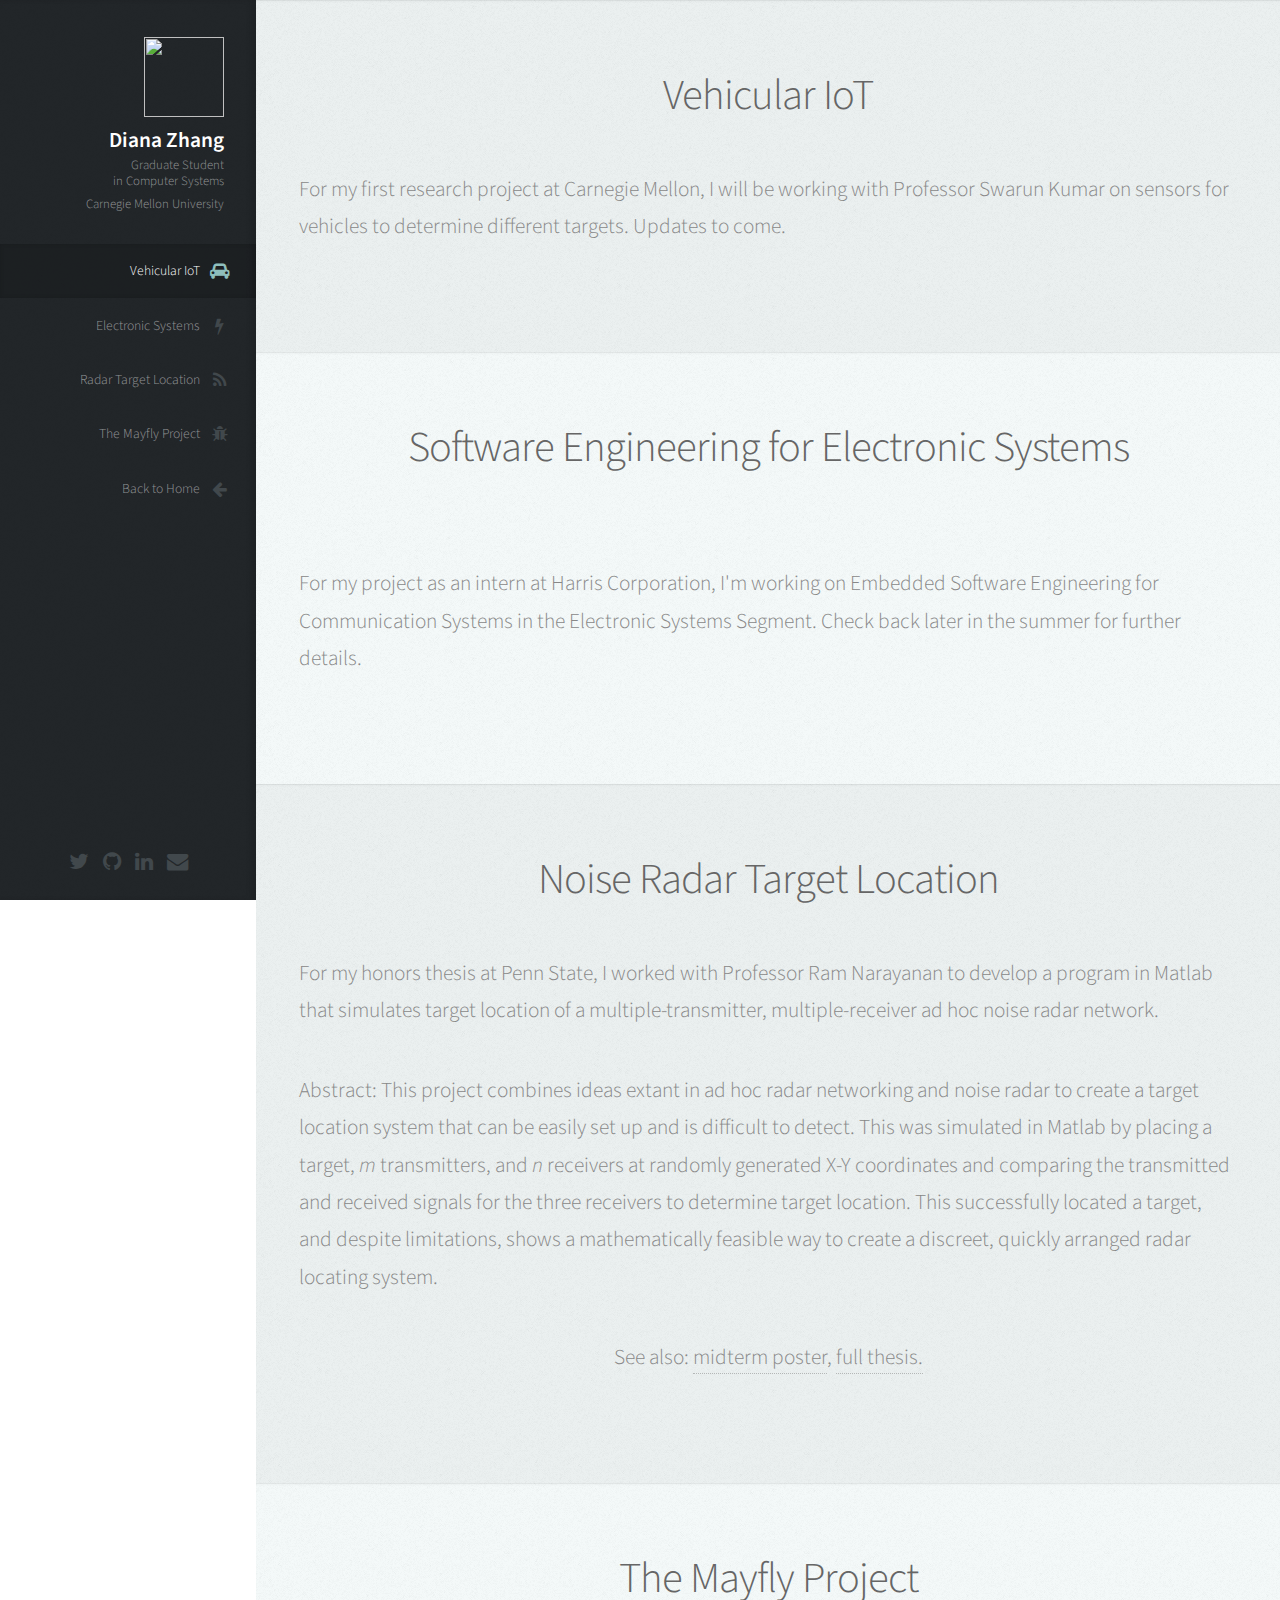
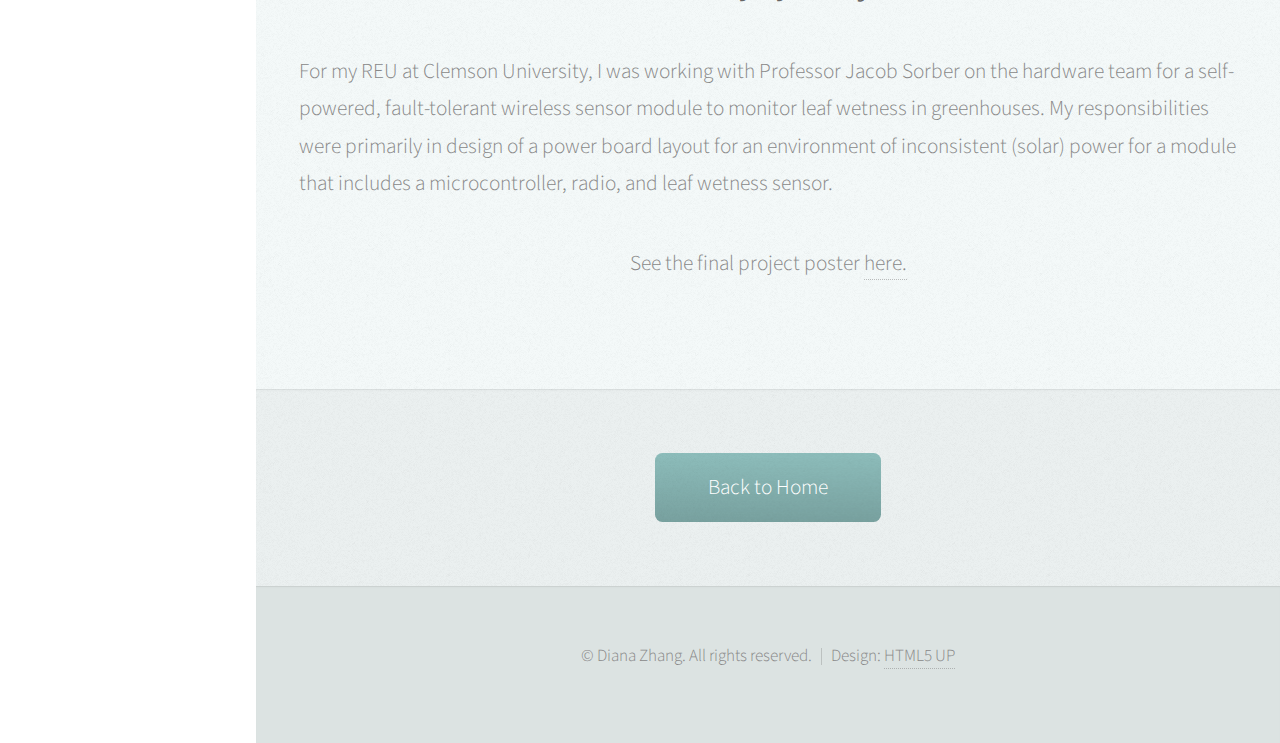
==== commit 949a5dc4: "Left-aligns, fixed project menu bug." ====
--- a/projects.html
+++ b/projects.html
@@ -93,10 +93,10 @@
 
                             <!---a class="image featured" for full-sized image--->
 							<img src="https://dl.dropboxusercontent.com/s/acq4bq9bpv6w75b/luxury-black-car.jpg?dl=0" alt="" 
-                                width = "50%" align="right" style="PADDING-LEFT: 25px" style="PADDING-BOTTOM: 25px"/>
-
-							<p>For my first research project at Carnegie Mellon, I will be working with Professor Swarun Kumar
-                                on sensors for vehicles to determine different targets. Updates to come.</p>
+                                width="50%" align="right" style="PADDING-LEFT: 25px" style="PADDING-BOTTOM: 25px"/>
+
+							<p align="left">For my first research project at Carnegie Mellon, I will be working with 
+                            Professor Swarun Kumar on sensors for vehicles to determine different targets. Updates to come.</p>
 
 						</div>
 					</section>
@@ -111,8 +111,9 @@
 							<img class="image featured" src="https://dl.dropboxusercontent.com/s/0jbxux5ge0t4c4t/computer-
                             electronics.jpg?dl=0" alt=""/>
 
-                            For my project as an intern at Harris Corporation, I'm working on Embedded Software Engineering for 
-                            Communication Systems in the Electronic Systems Segment. Check back later in the summer for further details.
+                            <p align="left"> For my project as an intern at Harris Corporation, I'm working on Embedded Software 
+                            Engineering for Communication Systems in the Electronic Systems Segment. Check back later in the 
+                            summer for further details. </p>
 
 						</div>
 					</section>
@@ -128,16 +129,16 @@
                             <img src="https://dl.dropboxusercontent.com/s/670x7xo3cf5ruzh/MIMO.PNG?dl=0" alt="" align = "left"
                                 width = "50%" style="PADDING-RIGHT: 25px" style="PADDING-BOTTOM: 25px"/>
 
-							<p>For my honors thesis at Penn State, I worked with Professor Ram Narayanan to develop a program 
-                                in Matlab that simulates target location of a multiple-transmitter, multiple-receiver ad hoc
+							<p align="left">For my honors thesis at Penn State, I worked with Professor Ram Narayanan to develop a 
+                                program in Matlab that simulates target location of a multiple-transmitter, multiple-receiver ad hoc
                                 noise radar network. </p>
 
-                            <p>Abstract: This project combines ideas extant in ad hoc radar networking and noise radar to create a 
-                                target location system that can be easily set up and is difficult to detect. This was simulated in 
-                                Matlab by placing a target, m transmitters, and n receivers at randomly generated X-Y coordinates and 
-                                comparing the transmitted and received signals for the three receivers to determine target location. 
-                                This successfully located a target, and despite limitations, shows a mathematically feasible way to 
-                                create a discreet, quickly arranged radar locating system. </p>
+                            <p align="left">Abstract: This project combines ideas extant in ad hoc radar networking and noise radar 
+                                to  create a target location system that can be easily set up and is difficult to detect. This was 
+                                simulated in Matlab by placing a target, <i>m</i> transmitters, and <i>n</i> receivers at randomly 
+                                generated X-Y coordinates and comparing the transmitted and received signals for the three receivers to 
+                                determine target location. This successfully located a target, and despite limitations, shows a 
+                                mathematically feasible way to create a discreet, quickly arranged radar locating system. </p>
 
                             <p>See also: <a href ="MidPoster.pdf"> midterm poster</a>, 
                                 <a href ="https://honors.libraries.psu.edu/catalog/28761">full thesis.</a> </p>
@@ -155,7 +156,7 @@
 
 							<img src="https://dl.dropboxusercontent.com/s/jh57dhvp9ydpqen/MayflyBoard.png?dl=0" alt="" 
                                 width = "50%" align="right" style="PADDING-LEFT: 25px" style="PADDING-BOTTOM: 25px"/>
-                            <p>For my REU at Clemson University, I was working with Professor Jacob Sorber on the
+                            <p align="left">For my REU at Clemson University, I was working with Professor Jacob Sorber on the
                             hardware team for a self-powered, fault-tolerant wireless sensor module to monitor
                             leaf wetness in greenhouses. My responsibilities were primarily in design of a power board layout
                             for an environment of inconsistent (solar) power for a module that includes a microcontroller,
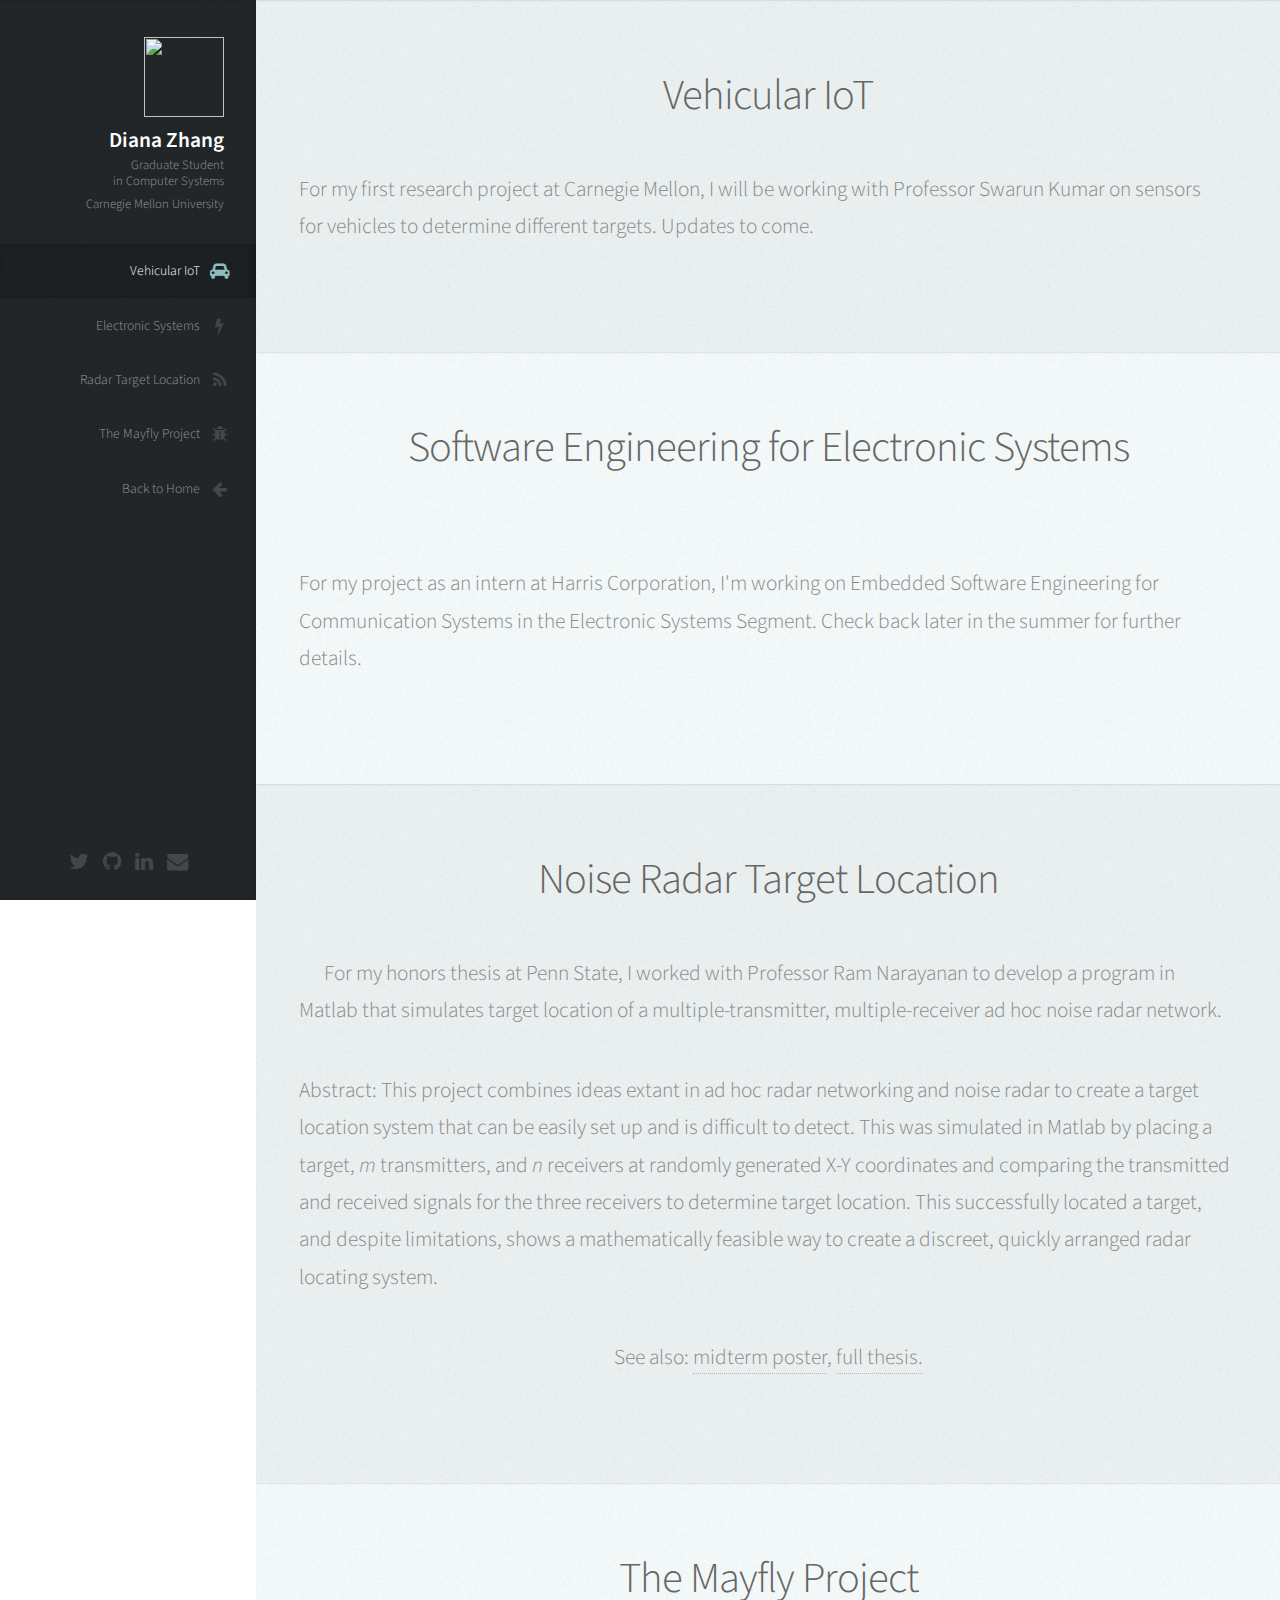
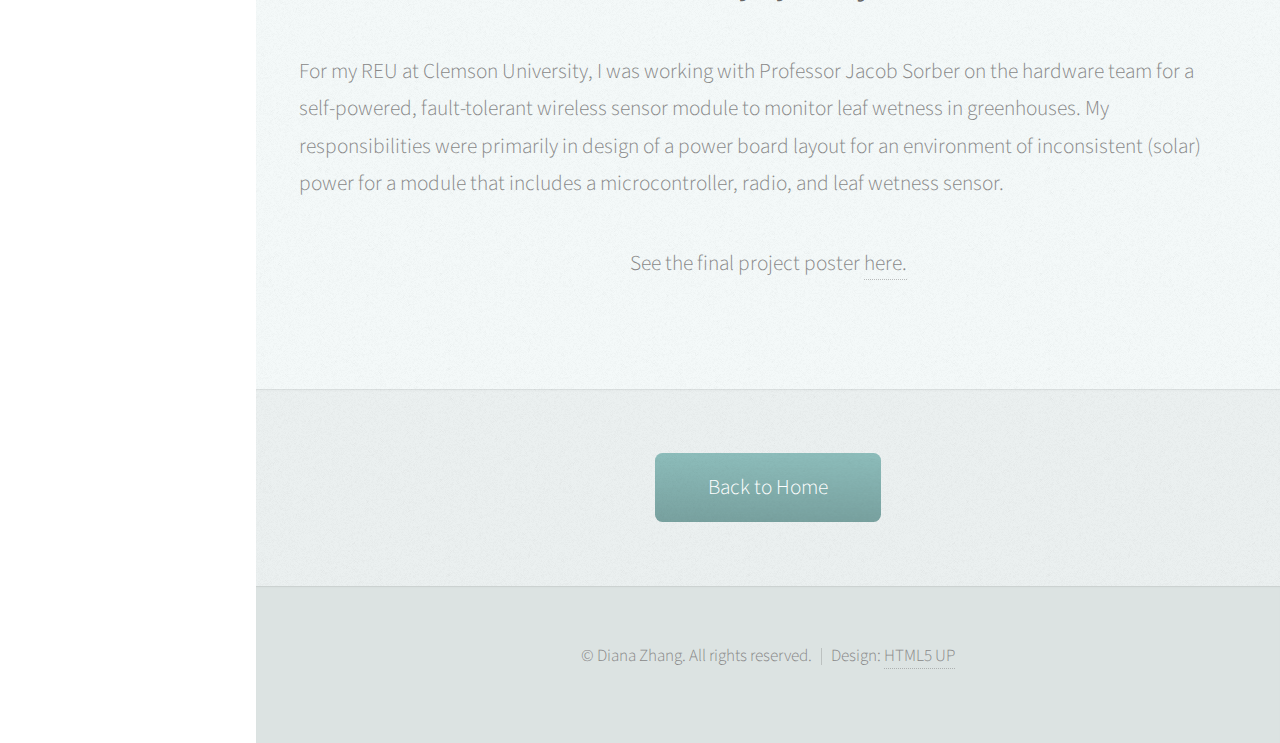
==== commit 4a26a3b7: "added image left and image right classes in css to improve mobile experience." ====
--- a/projects.html
+++ b/projects.html
@@ -93,7 +93,7 @@
 
                             <!---a class="image featured" for full-sized image--->
 							<img src="https://dl.dropboxusercontent.com/s/acq4bq9bpv6w75b/luxury-black-car.jpg?dl=0" alt="" 
-                                width="50%" align="right" style="PADDING-LEFT: 25px" style="PADDING-BOTTOM: 25px"/>
+                                class="image right"/>
 
 							<p align="left">For my first research project at Carnegie Mellon, I will be working with 
                             Professor Swarun Kumar on sensors for vehicles to determine different targets. Updates to come.</p>
@@ -126,8 +126,7 @@
 								<h2>Noise Radar Target Location</h2>
 							</header>
 
-                            <img src="https://dl.dropboxusercontent.com/s/670x7xo3cf5ruzh/MIMO.PNG?dl=0" alt="" align = "left"
-                                width = "50%" style="PADDING-RIGHT: 25px" style="PADDING-BOTTOM: 25px"/>
+                            <img src="https://dl.dropboxusercontent.com/s/670x7xo3cf5ruzh/MIMO.PNG?dl=0" alt="" class = "image left"/>
 
 							<p align="left">For my honors thesis at Penn State, I worked with Professor Ram Narayanan to develop a 
                                 program in Matlab that simulates target location of a multiple-transmitter, multiple-receiver ad hoc
@@ -155,7 +154,7 @@
 							</header>
 
 							<img src="https://dl.dropboxusercontent.com/s/jh57dhvp9ydpqen/MayflyBoard.png?dl=0" alt="" 
-                                width = "50%" align="right" style="PADDING-LEFT: 25px" style="PADDING-BOTTOM: 25px"/>
+                                class = "image right"/>
                             <p align="left">For my REU at Clemson University, I was working with Professor Jacob Sorber on the
                             hardware team for a self-powered, fault-tolerant wireless sensor module to monitor
                             leaf wetness in greenhouses. My responsibilities were primarily in design of a power board layout
--- a/assets/css/main.css
+++ b/assets/css/main.css
@@ -1730,7 +1730,12 @@
 
 		.image.left {
 			float: left;
-			margin: 0 2em 2em 0;
+			margin: 0 25px 25px 0;
+		}
+
+		.image.right {
+			float: right;
+			margin: 0 0 25px 25px;
 		}
 
 		.image.centered {
@@ -2500,6 +2505,14 @@
 				padding: 0 15px 0 15px;
 			}
 
+            .image.left{
+                width: 100%;
+            }
+
+            .image.right{
+                width: 100%;
+            }
+
 		/* List */
 
 			ul.icons a {
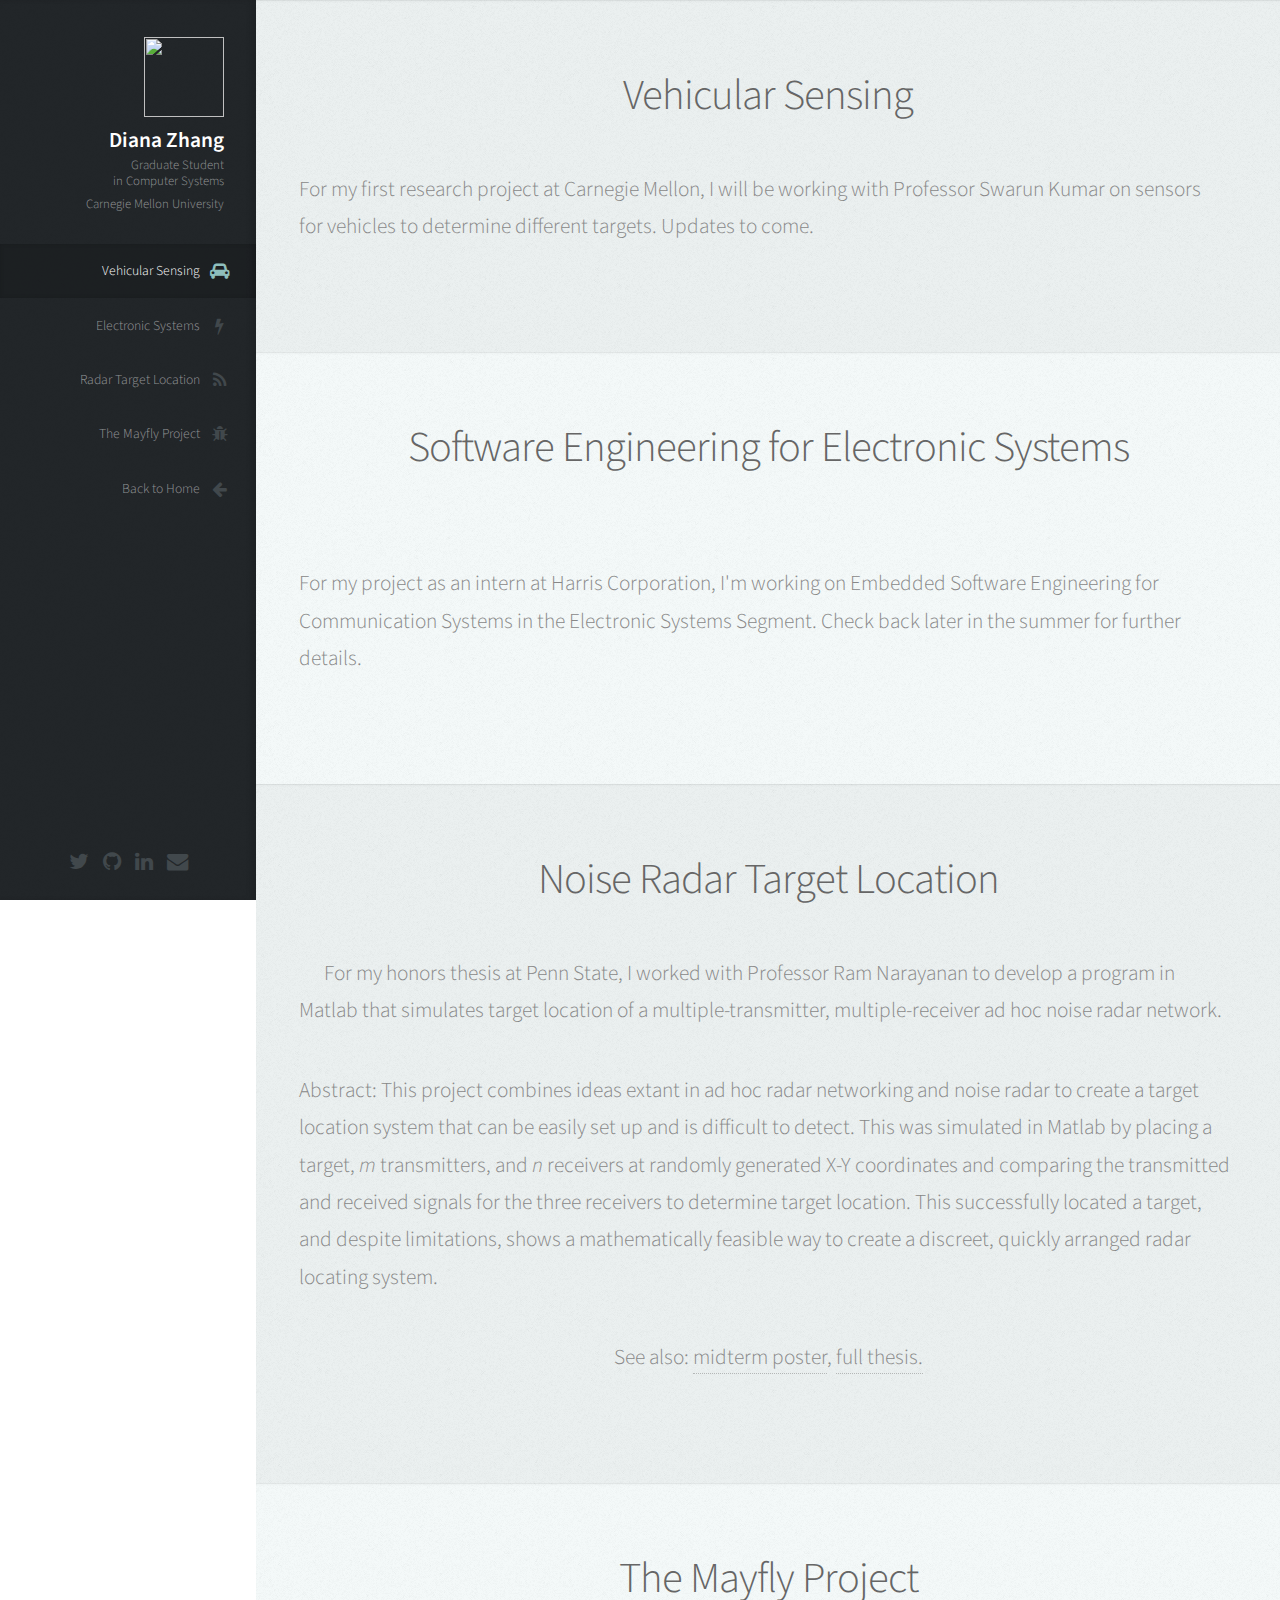
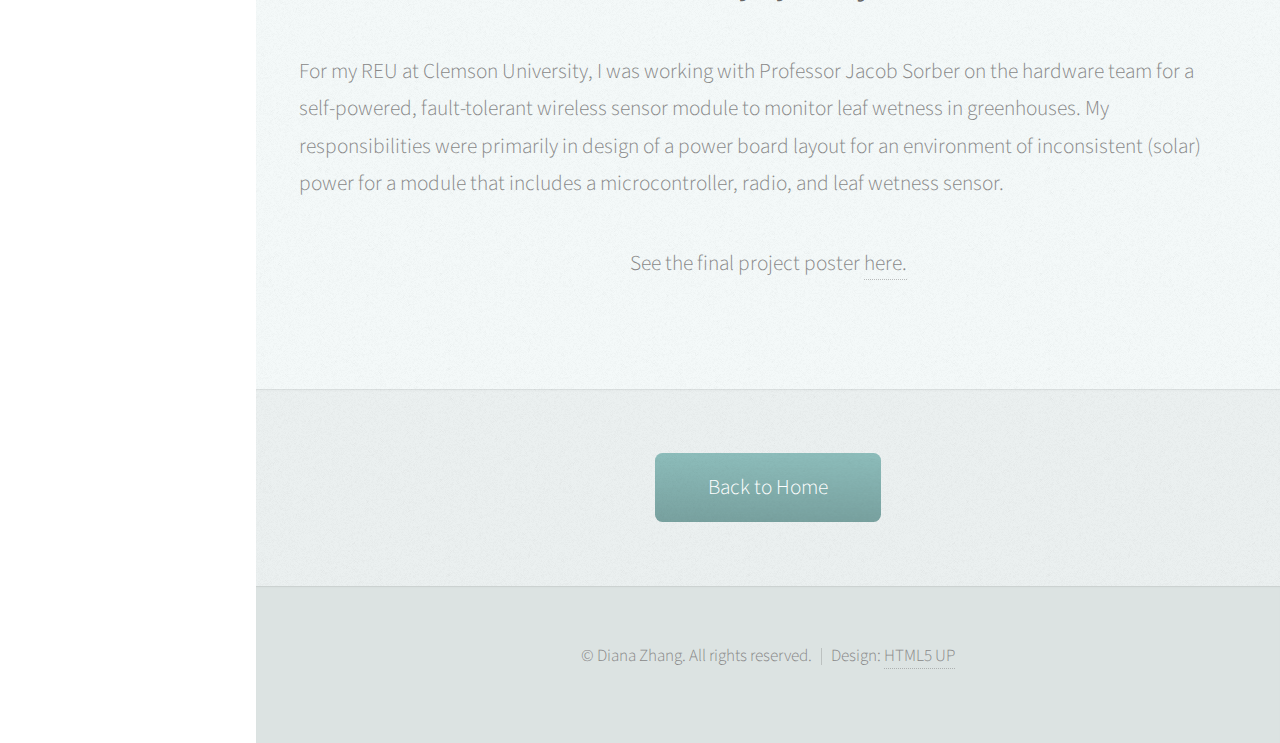
==== commit f56ad7ed: "Corrected a few typos, modified button" ====
--- a/projects.html
+++ b/projects.html
@@ -48,7 +48,7 @@
 							-->
 							<ul>
 								<li><a href="#VehicularIoT" id="VehicularIoT-link" class="skel-layers-ignoreHref">
-                                    <span class="icon fa-automobile">Vehicular IoT</span></a></li>
+                                    <span class="icon fa-automobile">Vehicular Sensing</span></a></li>
 								<li><a href="#ElecSystems" id="ElecSystems-link" class="skel-layers-ignoreHref">
                                     <span class="icon fa-bolt">Electronic Systems</span></a></li>
 								<li><a href="#Radar" id="Radar-link" class="skel-layers-ignoreHref">
@@ -88,7 +88,7 @@
 						<div class="container">
 
 							<header>
-								<h2>Vehicular IoT</h2>
+								<h2>Vehicular Sensing</h2>
 							</header>
 
                             <!---a class="image featured" for full-sized image--->
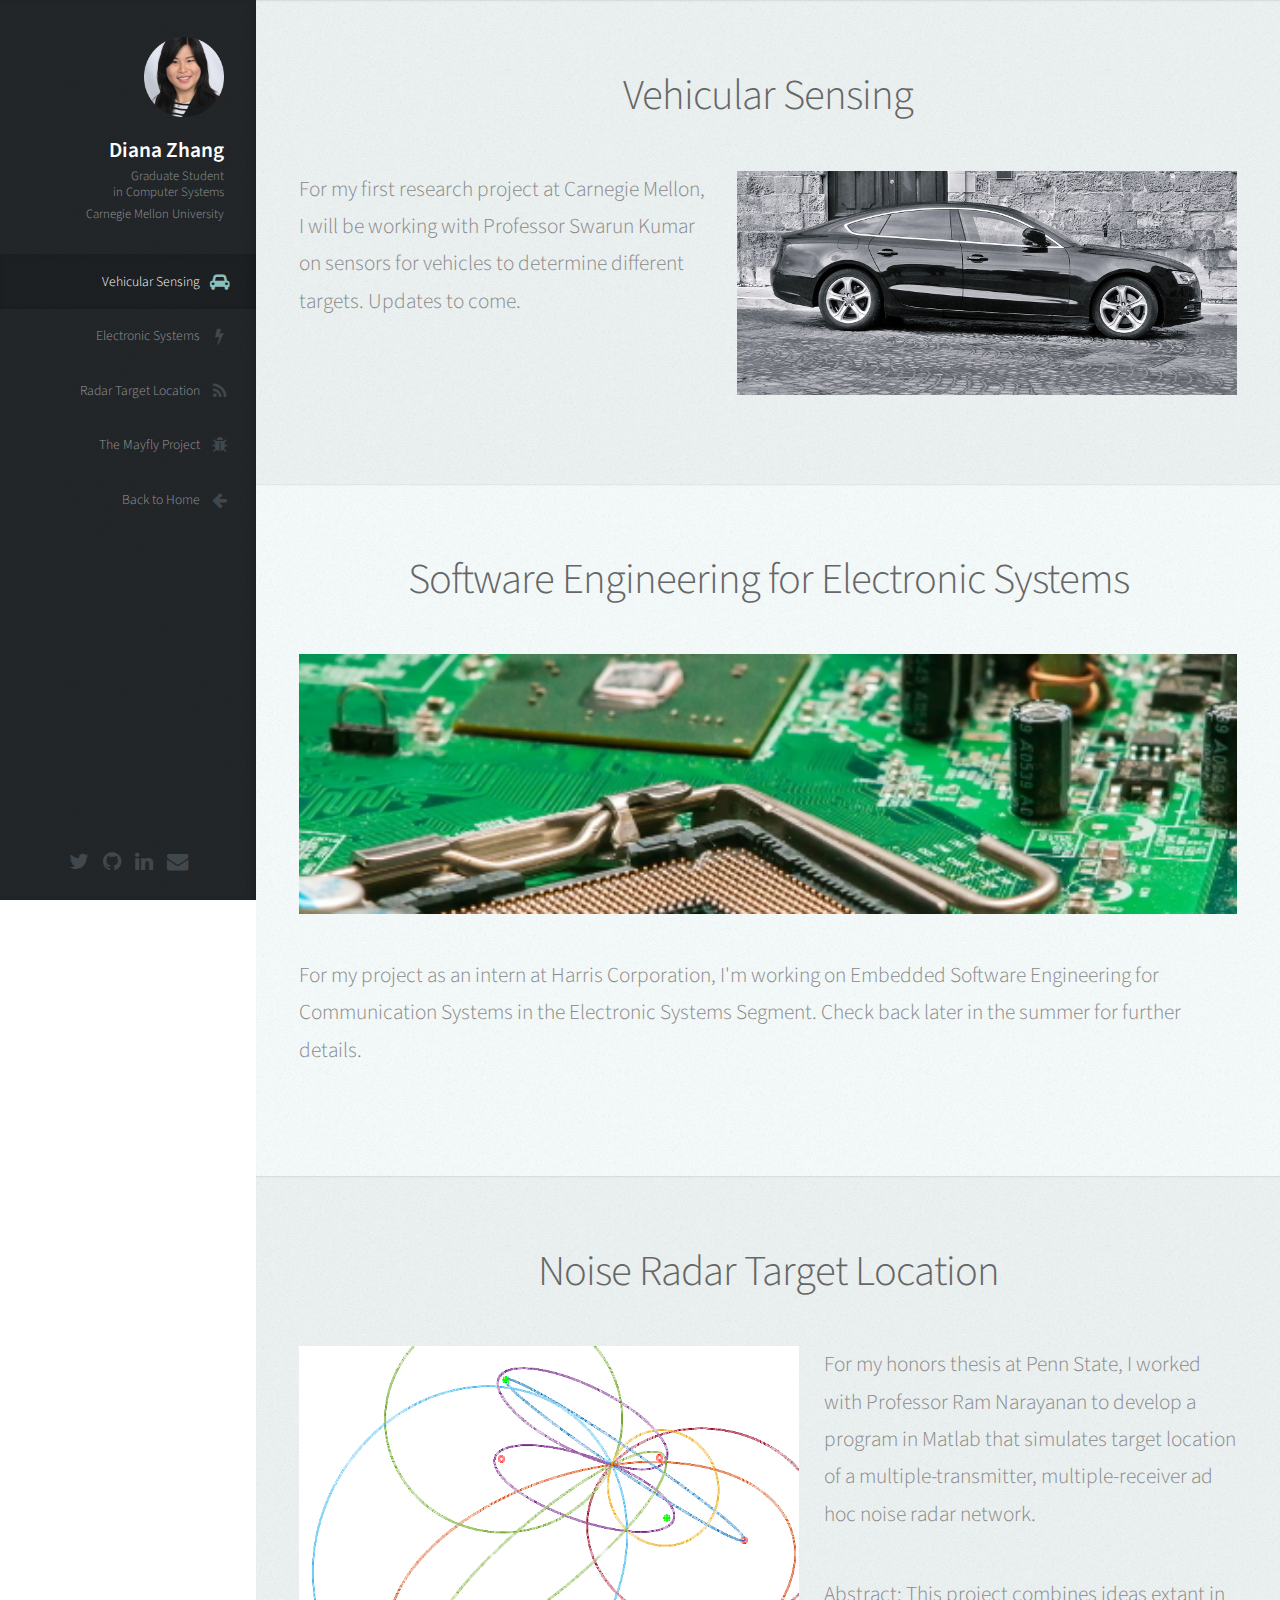
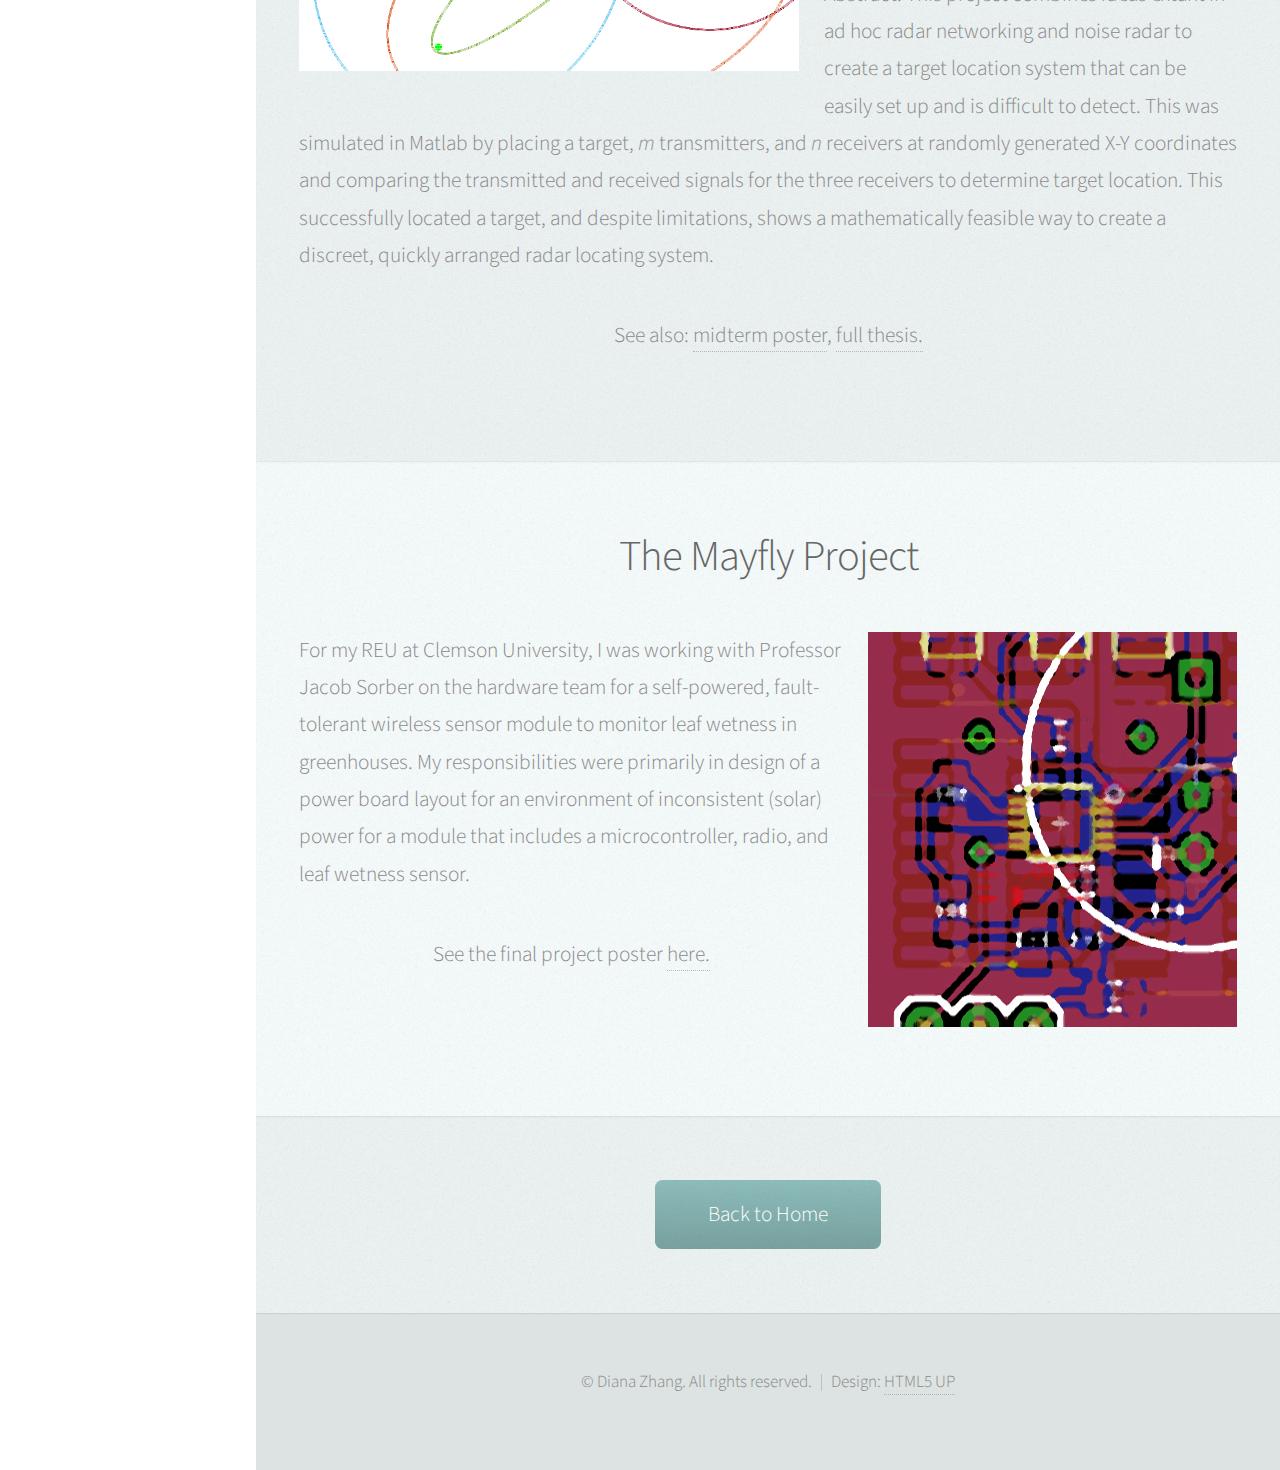
==== commit 86ee7a0f: "hosting images locally" ====
--- a/projects.html
+++ b/projects.html
@@ -24,8 +24,7 @@
 
 					<!-- Logo -->
 						<div id="logo">
-							<span class="image avatar80"><img src="https://dl.dropboxusercontent.com/s/f0fou4e1k6vtm6d/      
-                                avatar.png?dl=0" alt="" /></span>
+							<span class="image avatar80"><img src="images/avatar.png" alt="" /></span>
 							<h1 id="title">Diana Zhang</h1>
 							<p>Graduate Student<br>in Computer Systems</p>
                             <p>Carnegie Mellon University</p>
@@ -92,7 +91,7 @@
 							</header>
 
                             <!---a class="image featured" for full-sized image--->
-							<img src="https://dl.dropboxusercontent.com/s/acq4bq9bpv6w75b/luxury-black-car.jpg?dl=0" alt="" 
+							<img src="images/luxury-black-car.jpg" alt="" 
                                 class="image right"/>
 
 							<p align="left">For my first research project at Carnegie Mellon, I will be working with 
@@ -108,8 +107,7 @@
 								<h2>Software Engineering for Electronic Systems</h2>
 							</header>
 
-							<img class="image featured" src="https://dl.dropboxusercontent.com/s/0jbxux5ge0t4c4t/computer-
-                            electronics.jpg?dl=0" alt=""/>
+							<img class="image featured" src="images/computer-electronics.jpg?dl=0" alt=""/>
 
                             <p align="left"> For my project as an intern at Harris Corporation, I'm working on Embedded Software 
                             Engineering for Communication Systems in the Electronic Systems Segment. Check back later in the 
@@ -126,7 +124,7 @@
 								<h2>Noise Radar Target Location</h2>
 							</header>
 
-                            <img src="https://dl.dropboxusercontent.com/s/670x7xo3cf5ruzh/MIMO.PNG?dl=0" alt="" class = "image left"/>
+                            <img src="images/MIMO.PNG?dl=0" alt="" class = "image left"/>
 
 							<p align="left">For my honors thesis at Penn State, I worked with Professor Ram Narayanan to develop a 
                                 program in Matlab that simulates target location of a multiple-transmitter, multiple-receiver ad hoc
@@ -153,7 +151,7 @@
 								<h2>The Mayfly Project</h2>
 							</header>
 
-							<img src="https://dl.dropboxusercontent.com/s/jh57dhvp9ydpqen/MayflyBoard.png?dl=0" alt="" 
+							<img src="images/MayflyBoard.png?dl=0" alt="" 
                                 class = "image right"/>
                             <p align="left">For my REU at Clemson University, I was working with Professor Jacob Sorber on the
                             hardware team for a self-powered, fault-tolerant wireless sensor module to monitor
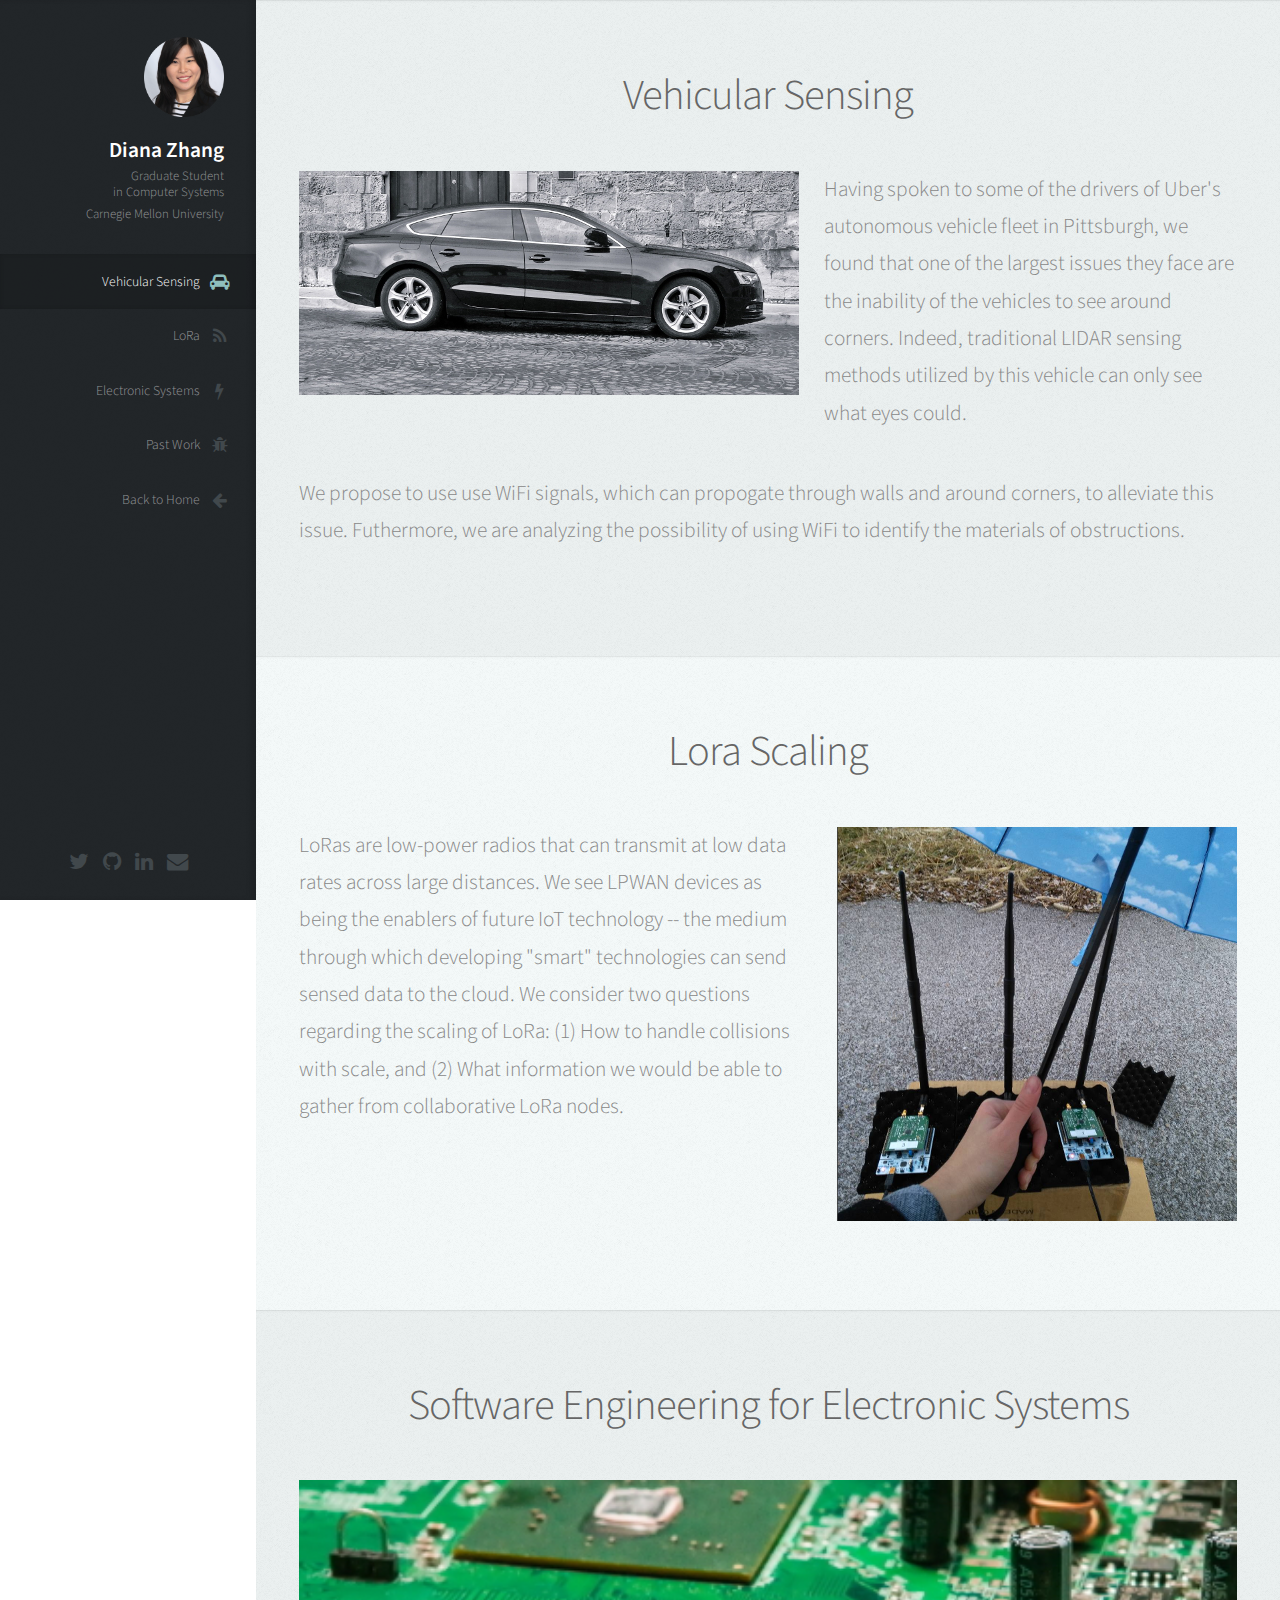
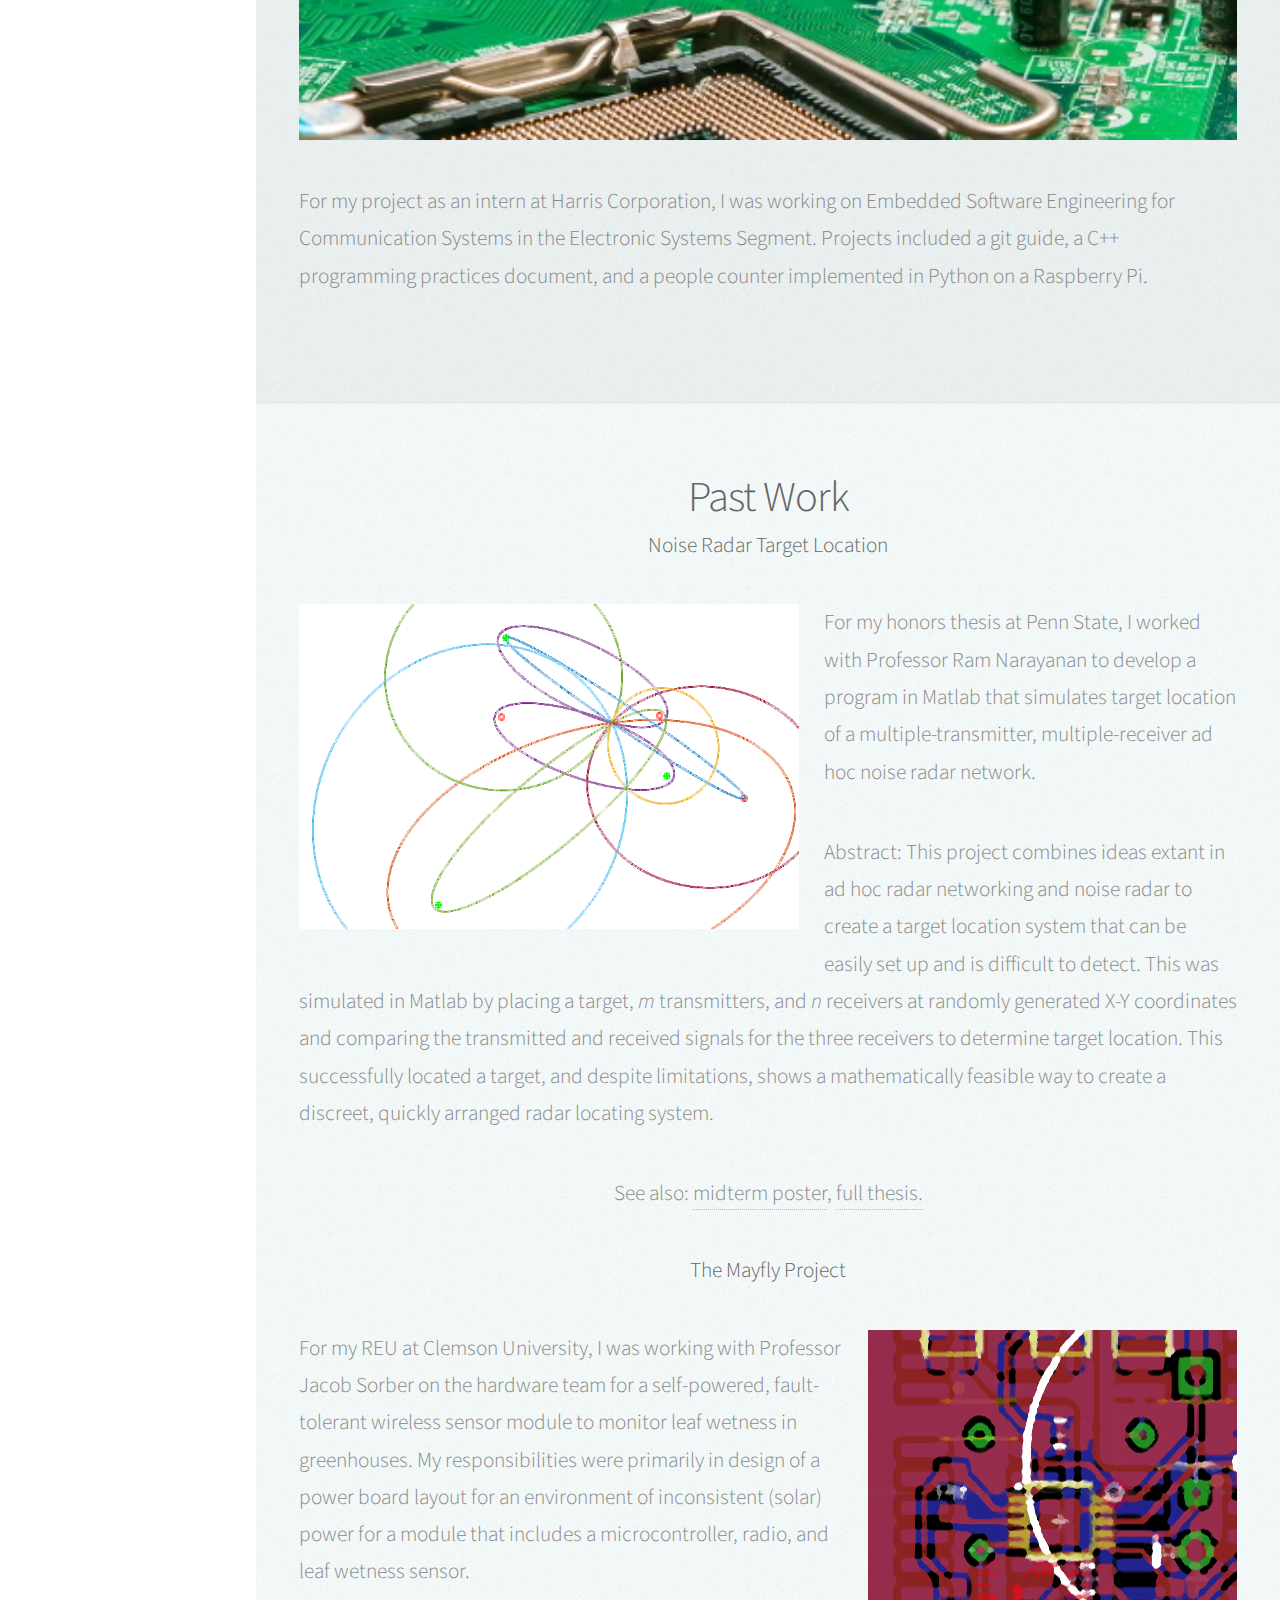
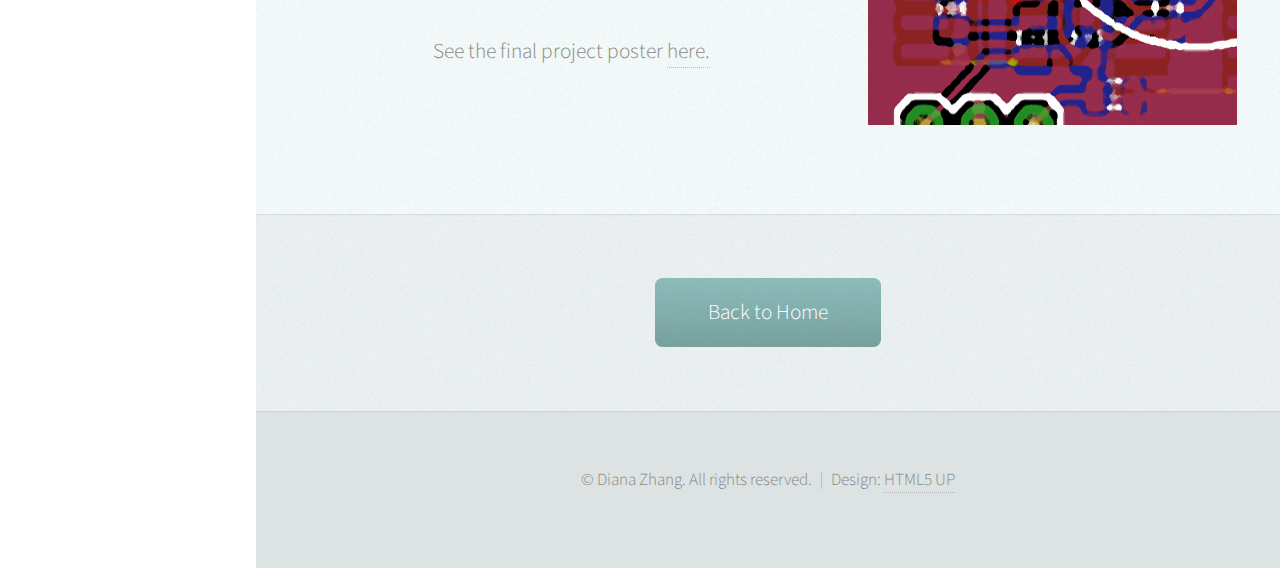
==== commit 177c9b75: "Website Content Updates on First-Year PhD work" ====
--- a/projects.html
+++ b/projects.html
@@ -48,12 +48,12 @@
 							<ul>
 								<li><a href="#VehicularIoT" id="VehicularIoT-link" class="skel-layers-ignoreHref">
                                     <span class="icon fa-automobile">Vehicular Sensing</span></a></li>
+								<li><a href="#ChOIR" id="ChOIR-link" class="skel-layers-ignoreHref">
+                                    <span class="icon fa-feed">LoRa</span></a></li>
 								<li><a href="#ElecSystems" id="ElecSystems-link" class="skel-layers-ignoreHref">
                                     <span class="icon fa-bolt">Electronic Systems</span></a></li>
-								<li><a href="#Radar" id="Radar-link" class="skel-layers-ignoreHref">
-                                    <span class="icon fa-feed">Radar Target Location</span></a></li>
-								<li><a href="#Mayfly" id="Mayfly-link" class="skel-layers-ignoreHref">
-                                    <span class="icon fa-bug">The Mayfly Project</span></a></li>
+								<li><a href="#PastWork" id="PastWork-link" class="skel-layers-ignoreHref">
+                                    <span class="icon fa-bug">Past Work</span></a></li>
 								<li><a href="index.html#" id="contact-link" class="skel-layers-ignoreHref">
                                     <span class="icon fa-arrow-left">Back to Home</span></a></li>
 							</ul>
@@ -92,15 +92,40 @@
 
                             <!---a class="image featured" for full-sized image--->
 							<img src="images/luxury-black-car.jpg" alt="" 
+                                class="image left"/>
+
+							<p align="left">Having spoken to some of the drivers of Uber's autonomous vehicle fleet in Pittsburgh,
+                            we found that one of the largest issues they face are the inability of the vehicles to see around corners.
+                            Indeed, traditional LIDAR sensing methods utilized by this vehicle can only see what eyes could.</p>
+
+                            <p align="left">We propose to use use WiFi signals, which can propogate through walls and around corners, to 
+                            alleviate this issue. Futhermore, we are analyzing the possibility of using WiFi to identify the materials of 
+                            obstructions.</p>
+
+						</div>
+					</section>
+				<!-- LoRa -->
+                <section id="ChOIR" class="two">
+						<div class="container">
+
+							<header>
+								<h2>Lora Scaling</h2>
+							</header>
+
+                            <!---a class="image featured" for full-sized image--->
+							<img src="images/LoRaUmbrellas.png?dl=0" alt="" 
                                 class="image right"/>
 
-							<p align="left">For my first research project at Carnegie Mellon, I will be working with 
-                            Professor Swarun Kumar on sensors for vehicles to determine different targets. Updates to come.</p>
+							<p align="left">LoRas are low-power radios that can transmit at low data rates across large distances. We see 
+                            LPWAN devices as being the enablers of future IoT technology -- the medium through which developing "smart" 
+                            technologies can send sensed data to the cloud. We consider two questions regarding the scaling of LoRa: 
+                            (1) How to handle collisions with scale, and (2) What information we would be able to gather from collaborative 
+                            LoRa nodes. </p>
 
 						</div>
 					</section>
 				<!-- Electronic Systems -->
-					<section id="ElecSystems" class="two">
+					<section id="ElecSystems" class="three">
 						<div class="container">
 
 							<header>
@@ -109,19 +134,20 @@
 
 							<img class="image featured" src="images/computer-electronics.jpg?dl=0" alt=""/>
 
-                            <p align="left"> For my project as an intern at Harris Corporation, I'm working on Embedded Software 
-                            Engineering for Communication Systems in the Electronic Systems Segment. Check back later in the 
-                            summer for further details. </p>
-
-						</div>
-					</section>
-
-				<!-- Radar -->
-					<section id="Radar" class="three">
-						<div class="container">
-
-							<header>
-								<h2>Noise Radar Target Location</h2>
+                            <p align="left"> For my project as an intern at Harris Corporation, I was working on Embedded Software 
+                            Engineering for Communication Systems in the Electronic Systems Segment. Projects included a git guide, a C++ 
+                            programming practices document, and a people counter implemented in Python on a Raspberry Pi. </p>
+
+						</div>
+					</section>
+
+				<!-- Past Work -->
+					<section id="PastWork" class="two">
+						<div class="container">
+
+							<header>
+                                <h2>Past Work</h2>
+								<h1>Noise Radar Target Location</h1>
 							</header>
 
                             <img src="images/MIMO.PNG?dl=0" alt="" class = "image left"/>
@@ -141,14 +167,12 @@
                                 <a href ="https://honors.libraries.psu.edu/catalog/28761">full thesis.</a> </p>
 
 						</div>
-					</section>
 
                 <!--- The Mayfly Project --->
-					<section id="Mayfly" class="two">
-						<div class="container">
-
-							<header>
-								<h2>The Mayfly Project</h2>
+						<div class="container">
+
+							<header>
+								<h1>The Mayfly Project</h1>
 							</header>
 
 							<img src="images/MayflyBoard.png?dl=0" alt="" 
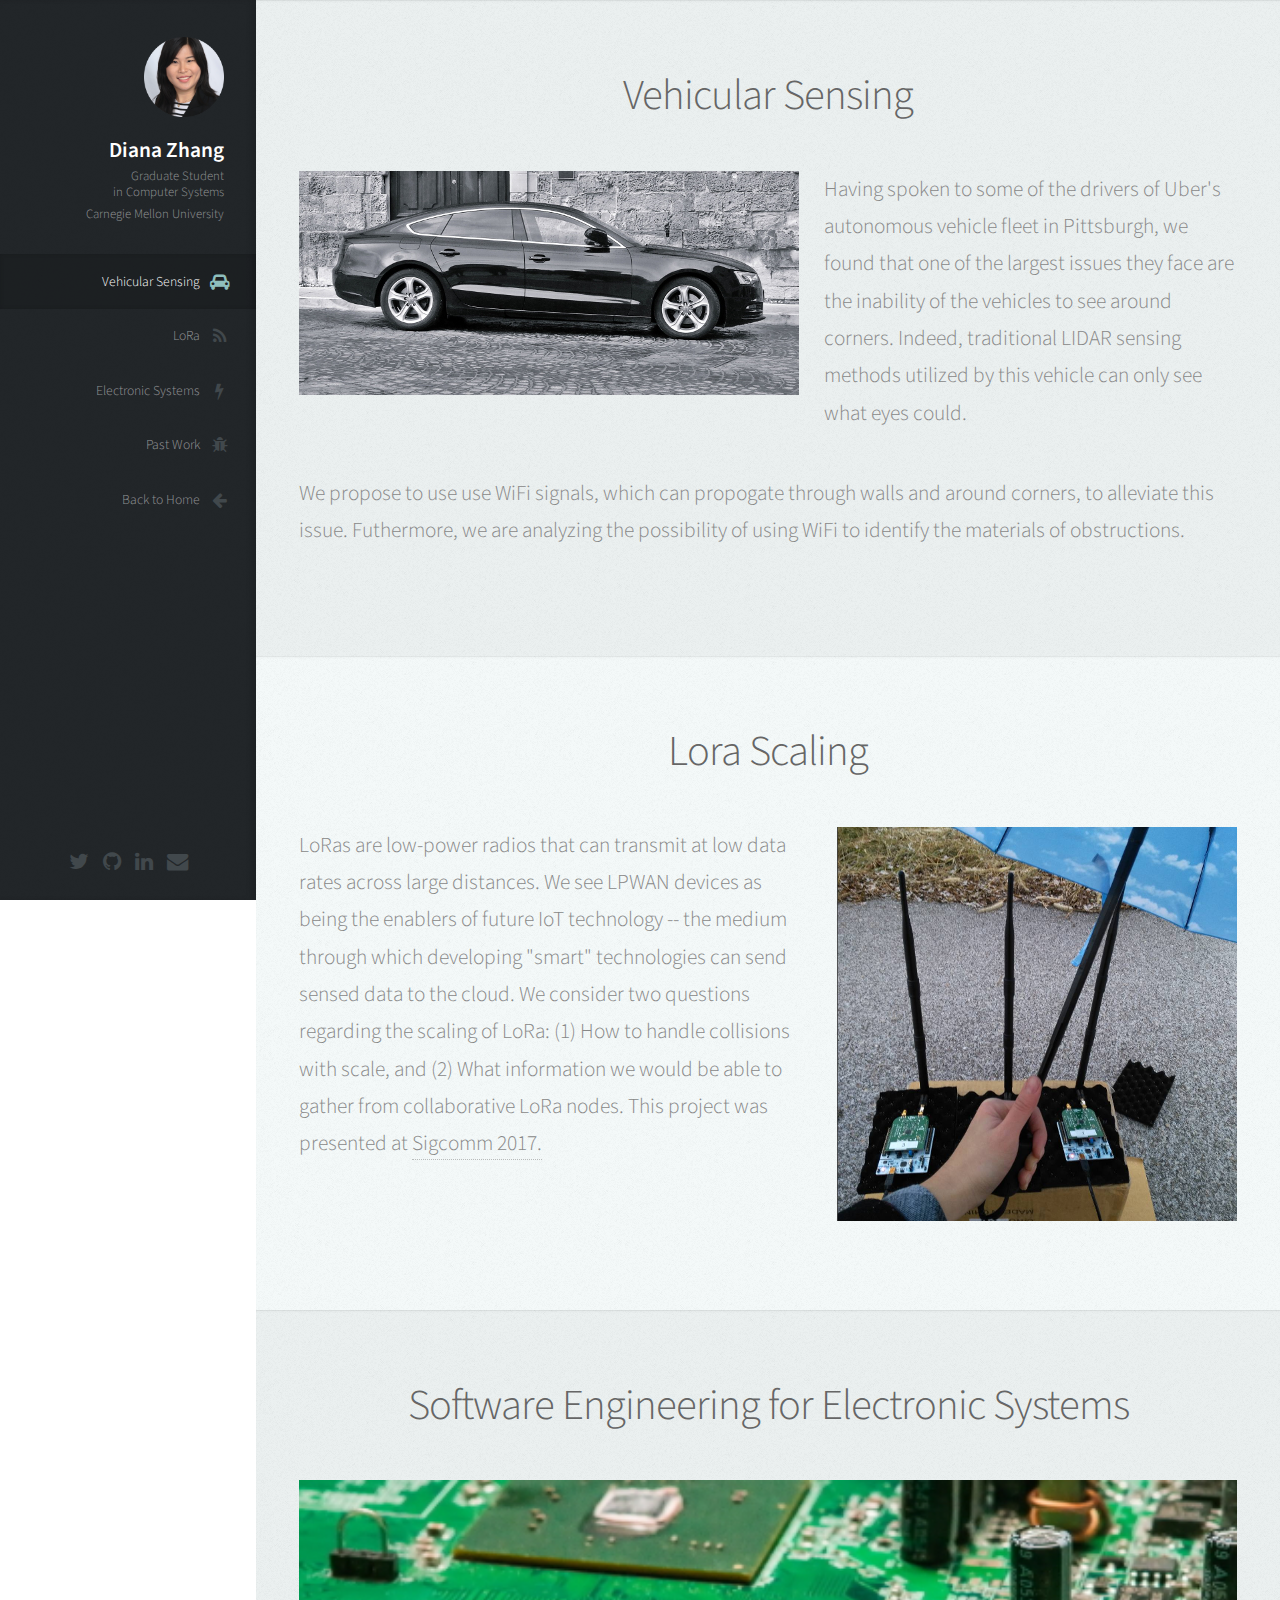
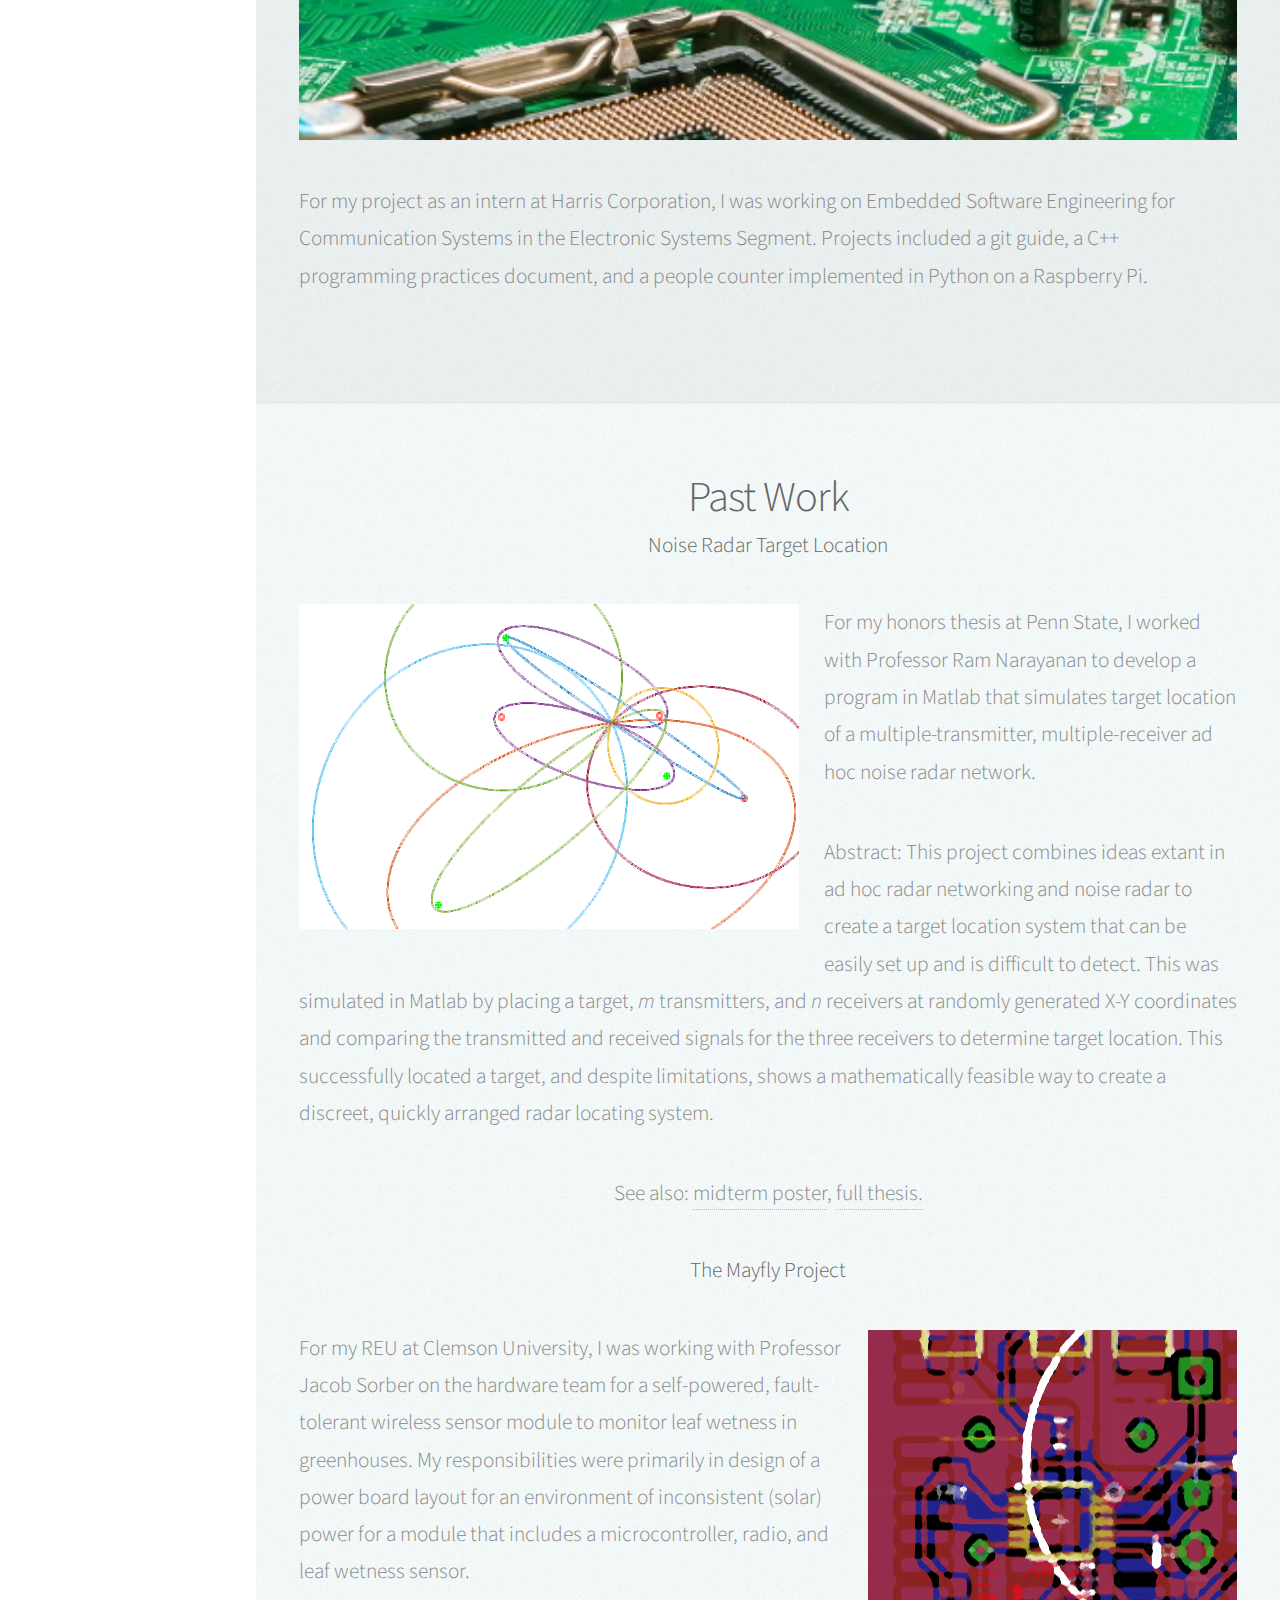
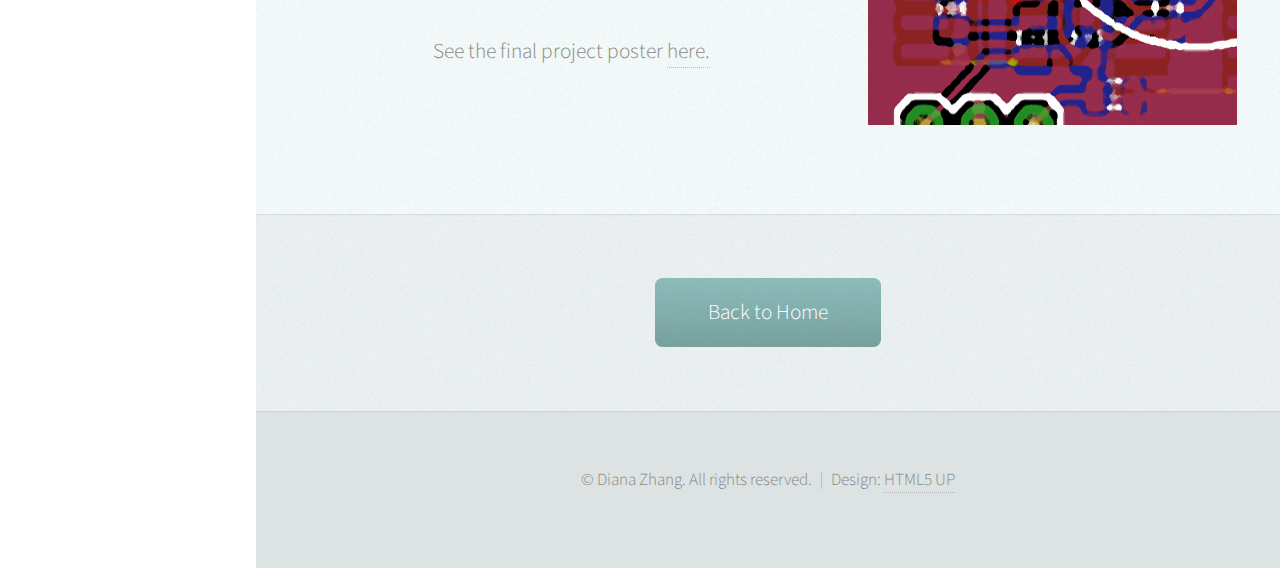
==== commit e16ee382: "Update" ====
--- a/projects.html
+++ b/projects.html
@@ -120,7 +120,7 @@
                             LPWAN devices as being the enablers of future IoT technology -- the medium through which developing "smart" 
                             technologies can send sensed data to the cloud. We consider two questions regarding the scaling of LoRa: 
                             (1) How to handle collisions with scale, and (2) What information we would be able to gather from collaborative 
-                            LoRa nodes. </p>
+                            LoRa nodes. This project was presented at <a href = "http://www.witechlab.com/LoRa/ChOIR.html"> Sigcomm 2017. </a></p>
 
 						</div>
 					</section>
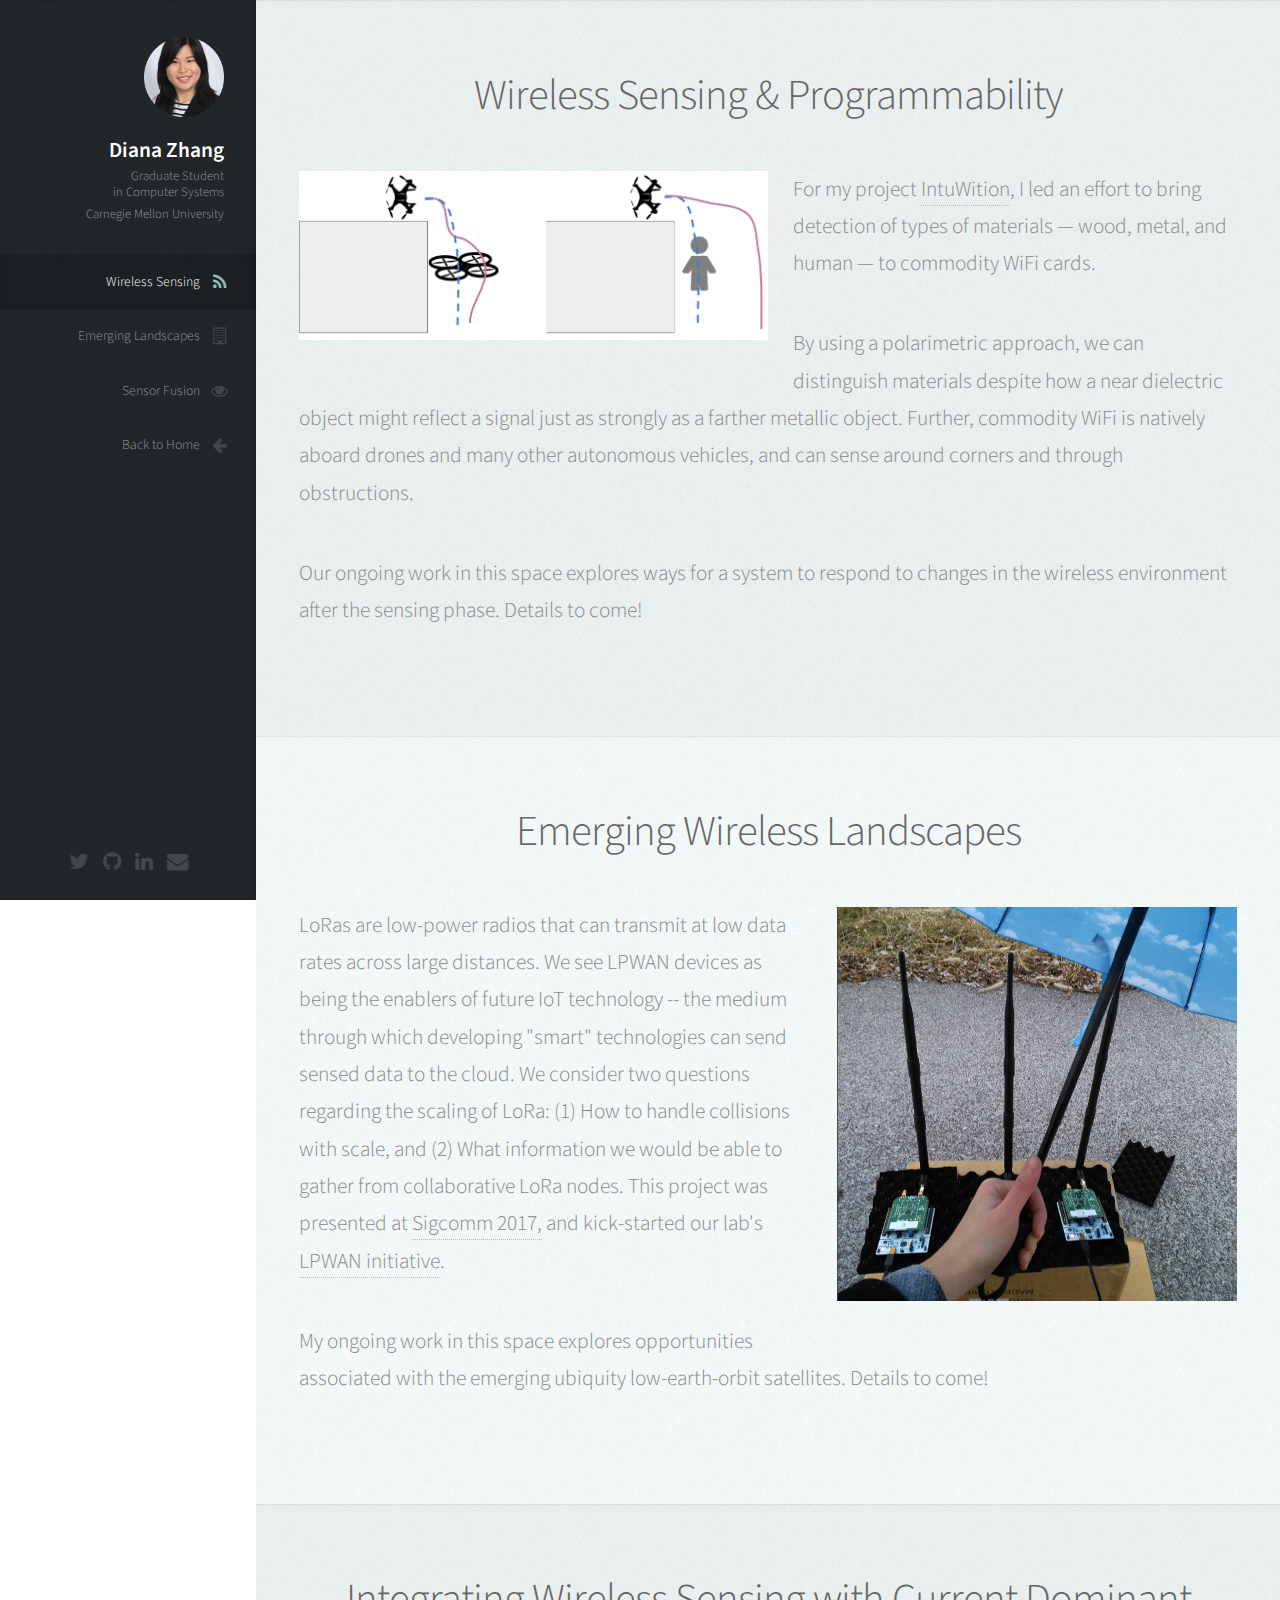
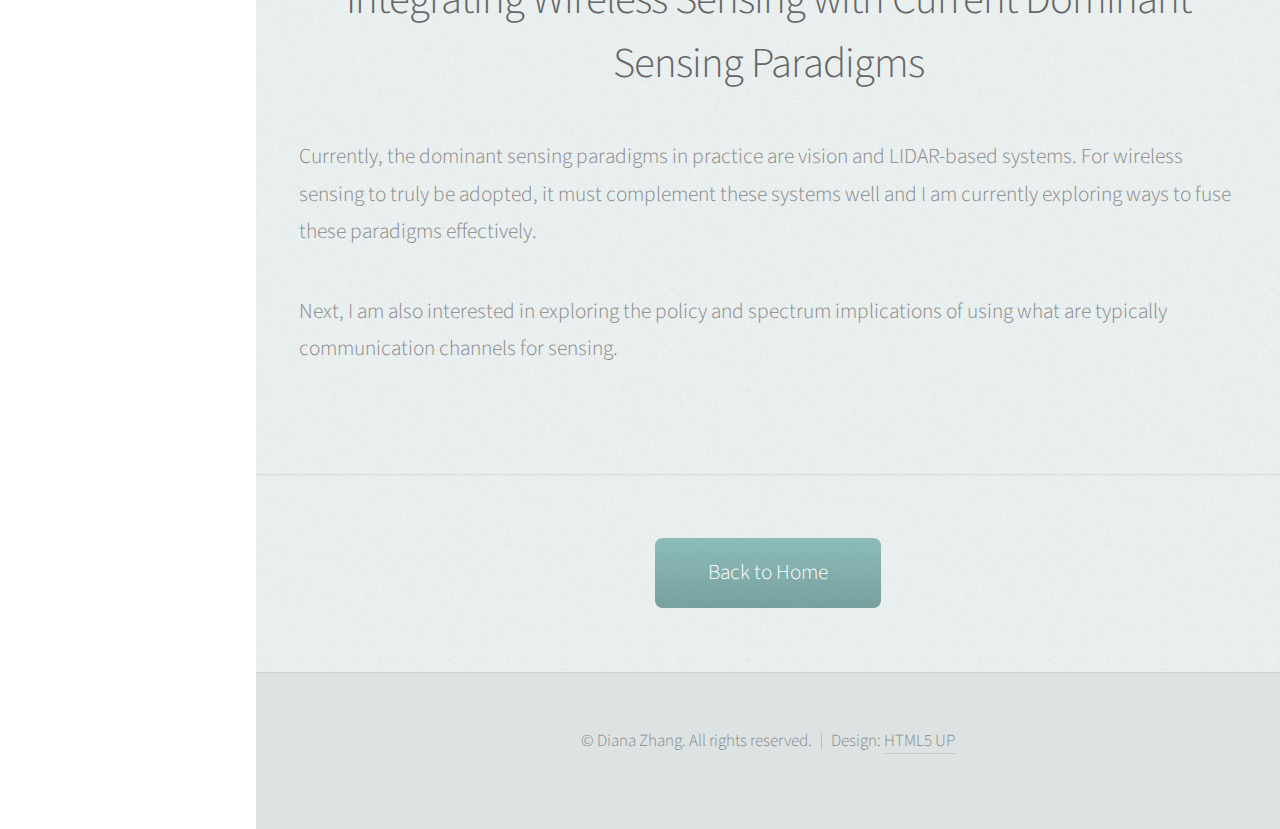
==== commit 5ffe28c2: "Update for current projects" ====
--- a/projects.html
+++ b/projects.html
@@ -46,14 +46,12 @@
 
 							-->
 							<ul>
-								<li><a href="#VehicularIoT" id="VehicularIoT-link" class="skel-layers-ignoreHref">
-                                    <span class="icon fa-automobile">Vehicular Sensing</span></a></li>
-								<li><a href="#ChOIR" id="ChOIR-link" class="skel-layers-ignoreHref">
-                                    <span class="icon fa-feed">LoRa</span></a></li>
-								<li><a href="#ElecSystems" id="ElecSystems-link" class="skel-layers-ignoreHref">
-                                    <span class="icon fa-bolt">Electronic Systems</span></a></li>
-								<li><a href="#PastWork" id="PastWork-link" class="skel-layers-ignoreHref">
-                                    <span class="icon fa-bug">Past Work</span></a></li>
+								<li><a href="#WirelessSensing" id="WirelessSensing-link" class="skel-layers-ignoreHref">
+                                    <span class="icon fa-feed">Wireless Sensing</span></a></li>
+								<li><a href="#EmergingLandscapes" id="EmergingLandscapes-link" class="skel-layers-ignoreHref">
+                                    <span class="icon fa-building-o">Emerging Landscapes</span></a></li>
+								<li><a href="#SensorFusion" id="SensorFusion-link" class="skel-layers-ignoreHref">
+                                    <span class="icon fa-eye">Sensor Fusion</span></a></li>
 								<li><a href="index.html#" id="contact-link" class="skel-layers-ignoreHref">
                                     <span class="icon fa-arrow-left">Back to Home</span></a></li>
 							</ul>
@@ -83,107 +81,70 @@
 			<div id="main">
 
 				<!-- VehicularIoT -->
-                <section id="VehicularIoT" class="three">
+                <section id="WirelessSensing" class="three">
 						<div class="container">
 
 							<header>
-								<h2>Vehicular Sensing</h2>
+								<h2>Wireless Sensing & Programmability</h2>
 							</header>
 
                             <!---a class="image featured" for full-sized image--->
-							<img src="images/luxury-black-car.jpg" alt="" 
-                                class="image left"/>
+							<img src="images/Drone_Diagram.png" alt=""
+                                class="image left"  height="50%" width="50%"/>
 
-							<p align="left">Having spoken to some of the drivers of Uber's autonomous vehicle fleet in Pittsburgh,
-                            we found that one of the largest issues they face are the inability of the vehicles to see around corners.
-                            Indeed, traditional LIDAR sensing methods utilized by this vehicle can only see what eyes could.</p>
+							<p align="left">For my project <a href = https://www.witechlab.com/intuwition.html/>IntuWition</a>,
+								I led an effort to bring detection of types of materials
+								&mdash; wood, metal, and human &mdash; to commodity WiFi cards. </p>
 
-                            <p align="left">We propose to use use WiFi signals, which can propogate through walls and around corners, to 
-                            alleviate this issue. Futhermore, we are analyzing the possibility of using WiFi to identify the materials of 
-                            obstructions.</p>
+              <p align="left">By using a polarimetric approach, we can distinguish materials
+							 despite how a near dielectric object might reflect a signal just as strongly
+						 	 as a farther metallic object. Further, commodity WiFi is natively aboard drones
+						   and many other autonomous vehicles, and can sense around corners and through obstructions.</p>
+
+							 <p align="left">Our ongoing work in this space explores ways for a system to respond to
+								 changes in the wireless environment after the sensing phase. Details to come!</p>
 
 						</div>
 					</section>
 				<!-- LoRa -->
-                <section id="ChOIR" class="two">
+                <section id="EmergingLandscapes" class="two">
 						<div class="container">
 
 							<header>
-								<h2>Lora Scaling</h2>
+								<h2>Emerging Wireless Landscapes</h2>
 							</header>
 
                             <!---a class="image featured" for full-sized image--->
-							<img src="images/LoRaUmbrellas.png?dl=0" alt="" 
+							<img src="images/LoRaUmbrellas.png?dl=0" alt=""
                                 class="image right"/>
 
-							<p align="left">LoRas are low-power radios that can transmit at low data rates across large distances. We see 
-                            LPWAN devices as being the enablers of future IoT technology -- the medium through which developing "smart" 
-                            technologies can send sensed data to the cloud. We consider two questions regarding the scaling of LoRa: 
-                            (1) How to handle collisions with scale, and (2) What information we would be able to gather from collaborative 
-                            LoRa nodes. This project was presented at <a href = "http://www.witechlab.com/LoRa/ChOIR.html"> Sigcomm 2017. </a></p>
+							<p align="left">LoRas are low-power radios that can transmit at low data rates across large distances. We see
+                            LPWAN devices as being the enablers of future IoT technology -- the medium through which developing "smart"
+                            technologies can send sensed data to the cloud. We consider two questions regarding the scaling of LoRa:
+                            (1) How to handle collisions with scale, and (2) What information we would be able to gather from collaborative
+                            LoRa nodes. This project was presented at <a href = "https://www.witechlab.com/choir.html"> Sigcomm 2017,</a>
+														and kick-started our lab's <a href="https://www.witechlab.com/lpwan.html">LPWAN initiative</a>.</p>
+
+							<p align="left">My ongoing work in this space explores opportunities associated with the emerging ubiquity
+							low-earth-orbit satellites. Details to come!</p>
 
 						</div>
 					</section>
 				<!-- Electronic Systems -->
-					<section id="ElecSystems" class="three">
+					<section id="SensorFusion" class="three">
 						<div class="container">
 
 							<header>
-								<h2>Software Engineering for Electronic Systems</h2>
+								<h2>Integrating Wireless Sensing with Current Dominant Sensing Paradigms</h2>
 							</header>
 
-							<img class="image featured" src="images/computer-electronics.jpg?dl=0" alt=""/>
+                  <p align="left"> Currently, the dominant sensing paradigms in practice
+										are vision and LIDAR-based systems. For wireless sensing to truly be adopted,
+									  it must complement these systems well and I am currently exploring ways to fuse
+									  these paradigms effectively.</p>
 
-                            <p align="left"> For my project as an intern at Harris Corporation, I was working on Embedded Software 
-                            Engineering for Communication Systems in the Electronic Systems Segment. Projects included a git guide, a C++ 
-                            programming practices document, and a people counter implemented in Python on a Raspberry Pi. </p>
-
-						</div>
-					</section>
-
-				<!-- Past Work -->
-					<section id="PastWork" class="two">
-						<div class="container">
-
-							<header>
-                                <h2>Past Work</h2>
-								<h1>Noise Radar Target Location</h1>
-							</header>
-
-                            <img src="images/MIMO.PNG?dl=0" alt="" class = "image left"/>
-
-							<p align="left">For my honors thesis at Penn State, I worked with Professor Ram Narayanan to develop a 
-                                program in Matlab that simulates target location of a multiple-transmitter, multiple-receiver ad hoc
-                                noise radar network. </p>
-
-                            <p align="left">Abstract: This project combines ideas extant in ad hoc radar networking and noise radar 
-                                to  create a target location system that can be easily set up and is difficult to detect. This was 
-                                simulated in Matlab by placing a target, <i>m</i> transmitters, and <i>n</i> receivers at randomly 
-                                generated X-Y coordinates and comparing the transmitted and received signals for the three receivers to 
-                                determine target location. This successfully located a target, and despite limitations, shows a 
-                                mathematically feasible way to create a discreet, quickly arranged radar locating system. </p>
-
-                            <p>See also: <a href ="MidPoster.pdf"> midterm poster</a>, 
-                                <a href ="https://honors.libraries.psu.edu/catalog/28761">full thesis.</a> </p>
-
-						</div>
-
-                <!--- The Mayfly Project --->
-						<div class="container">
-
-							<header>
-								<h1>The Mayfly Project</h1>
-							</header>
-
-							<img src="images/MayflyBoard.png?dl=0" alt="" 
-                                class = "image right"/>
-                            <p align="left">For my REU at Clemson University, I was working with Professor Jacob Sorber on the
-                            hardware team for a self-powered, fault-tolerant wireless sensor module to monitor
-                            leaf wetness in greenhouses. My responsibilities were primarily in design of a power board layout
-                            for an environment of inconsistent (solar) power for a module that includes a microcontroller,
-                            radio, and leaf wetness sensor. </p>
-
-                            <p> See the final project poster <a href = "MayflyHardwarePoster.pdf"> here. </a></p>
+									<p align="left">Next, I am also interested in exploring the policy and spectrum implications
+										of using what are typically communication channels for sensing.</p>
 
 						</div>
 					</section>
